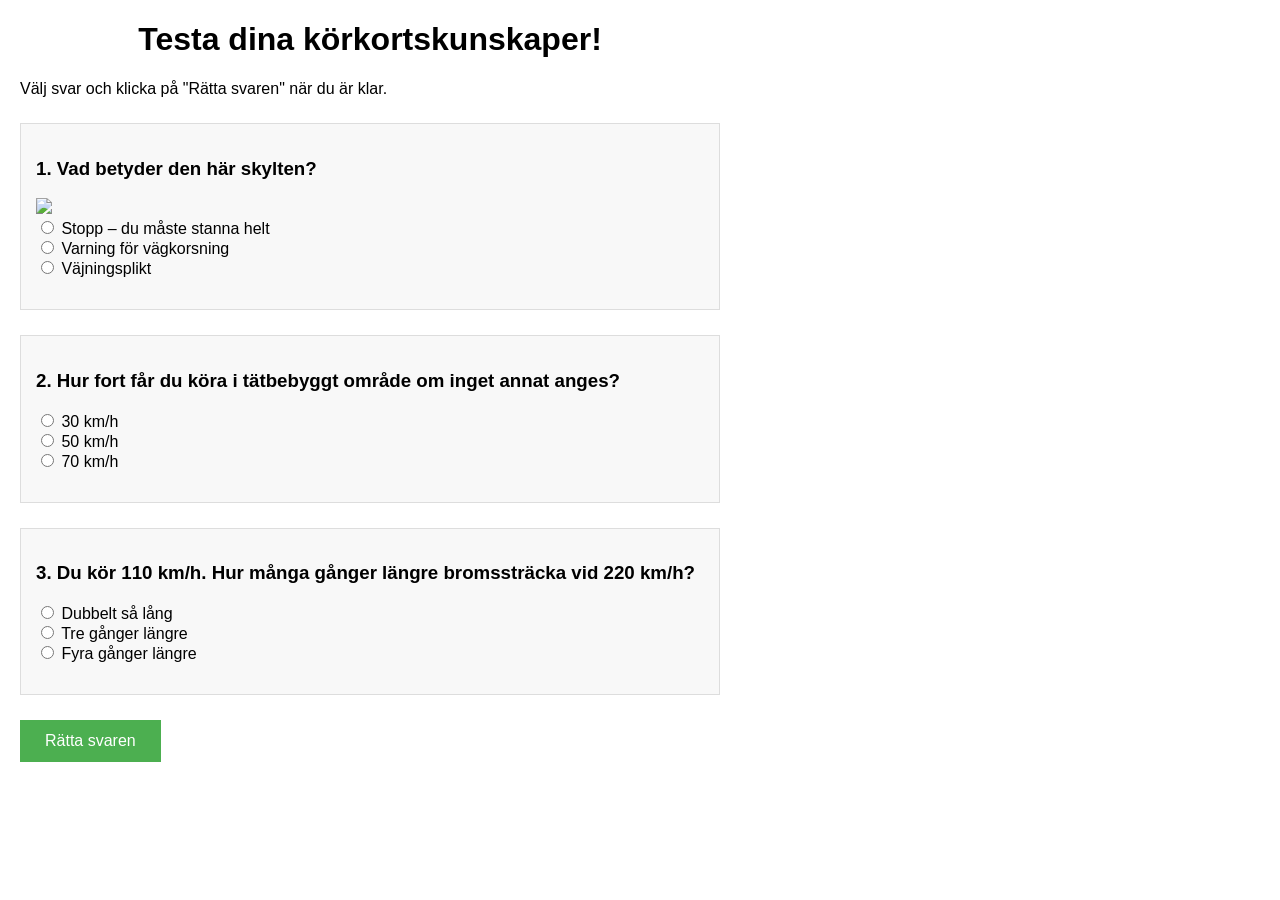
==== korsmart.html @ d9d3477b "Update korsmart.html" ====
<!DOCTYPE html>
<html lang="sv">
<head>
    <meta charset="UTF-8">
    <meta name="viewport" content="width=device-width, initial-scale=1.0">
    <title>Körkortsquiz</title>
    <style>
        body {
            font-family: Arial, sans-serif;
            margin: 20px;
            max-width: 700px;
        }
        h1 {
            text-align: center;
        }
        .fråga {
            margin: 25px 0;
            padding: 15px;
            background: #f8f8f8;
            border: 1px solid #ddd;
        }
        button {
            padding: 12px 25px;
            font-size: 16px;
            background: #4CAF50;
            color: white;
            border: none;
            cursor: pointer;
        }
        button:hover {
            background: #45a049;
        }
        #resultat {
            font-size: 20px;
            font-weight: bold;
            text-align: center;
            margin: 30px 0;
        }
        .rätt    { color: green; }
        .fel     { color: red; }
    </style>
</head>
<body>

    <h1>Testa dina körkortskunskaper!</h1>
    <p>Välj svar och klicka på "Rätta svaren" när du är klar.</p>

    <div id="quiz">

        <div class="fråga">
            <h3>1. Vad betyder den här skylten?</h3>
            <img src="https://media.istockphoto.com/id/172233405/sv/foto/stop-sign-with-clipping-path.jpg?s=612x612&w=0&k=20&c=nC8a87InK0mMsAEEqifmGXfhEE5j4fhRD7krKEzSFZg=" width="120">
            <br>
            <input type="radio" name="q1" value="a"> Stopp – du måste stanna helt<br>
            <input type="radio" name="q1" value="b"> Varning för vägkorsning<br>
            <input type="radio" name="q1" value="c"> Väjningsplikt<br>
            <p id="svar1"></p>
        </div>

        <div class="fråga">
            <h3>2. Hur fort får du köra i tätbebyggt område om inget annat anges?</h3>
            <input type="radio" name="q2" value="a"> 30 km/h<br>
            <input type="radio" name="q2" value="b"> 50 km/h<br>
            <input type="radio" name="q2" value="c"> 70 km/h<br>
            <p id="svar2"></p>
        </div>

        <div class="fråga">
            <h3>3. Du kör 110 km/h. Hur många gånger längre bromssträcka vid 220 km/h?</h3>
            <input type="radio" name="q3" value="a"> Dubbelt så lång<br>
            <input type="radio" name="q3" value="b"> Tre gånger längre<br>
            <input type="radio" name="q3" value="c"> Fyra gånger längre<br>
            <p id="svar3"></p>
        </div>

        <!-- Lägg gärna till fler frågor här på samma sätt -->
        <!-- Kom ihåg att lägga till dem i JavaScript-delen längre ner -->

    </div>

    <button onclick="kollaSvar()">Rätta svaren</button>

    <p id="resultat"></p>

    <script>
        function kollaSvar() {
            let poang = 0;

            // Fråga 1
            let q1 = document.querySelector('input[name="q1"]:checked');
            let text1 = document.getElementById("svar1");
            if (q1 && q1.value === "a") {
                text1.textContent = "Rätt!";
                text1.className = "rätt";
                poang++;
            } else {
                text1.textContent = "Fel – rätt svar är Stopp!";
                text1.className = "fel";
            }

            // Fråga 2
            let q2 = document.querySelector('input[name="q2"]:checked');
            let text2 = document.getElementById("svar2");
            if (q2 && q2.value === "b") {
                text2.textContent = "Rätt!";
                text2.className = "rätt";
                poang++;
            } else {
                text2.textContent = "Fel – rätt svar är 50 km/h";
                text2.className = "fel";
            }

            // Fråga 3
            let q3 = document.querySelector('input[name="q3"]:checked');
            let text3 = document.getElementById("svar3");
            if (q3 && q3.value === "c") {
                text3.textContent = "Rätt!";
                text3.className = "rätt";
                poang++;
            } else {
                text3.textContent = "Fel – rätt svar är fyra gånger längre";
                text3.className = "fel";
            }

            // Resultatet längst ner
            document.getElementById("resultat").textContent = 
                "Du fick " + poang + " av 3 rätt!";
            
            // Om du vill ha lite färg på totalen också
            if (poang >= 3) {
                document.getElementById("resultat").style.color = "green";
            } else if (poang >= 2) {
                document.getElementById("resultat").style.color = "orange";
            } else {
                document.getElementById("resultat").style.color = "red";
            }
        }
    </script>

</body>
</html>
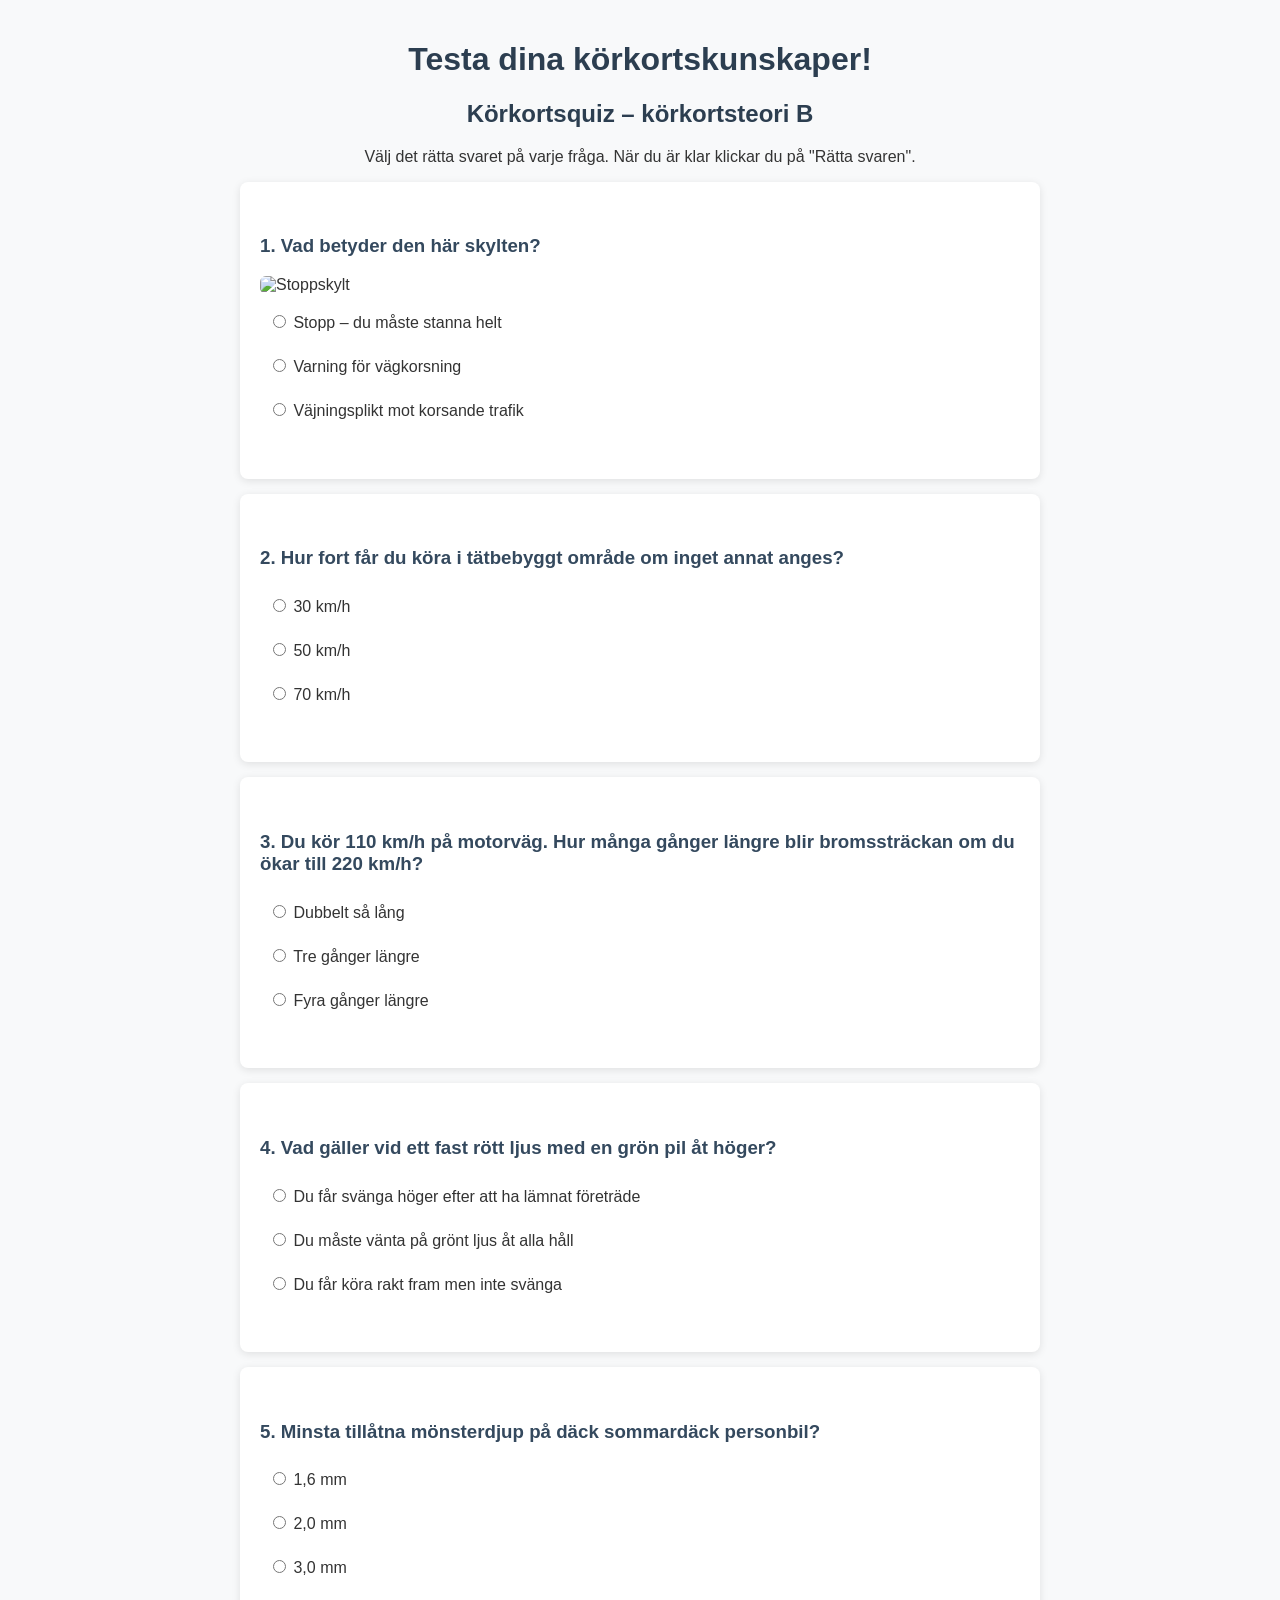
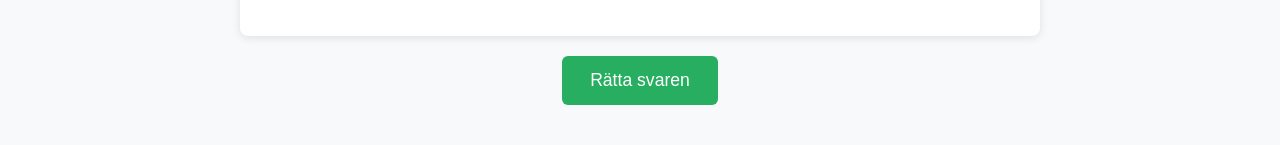
==== commit 4f752403: "Update korsmart.html" ====
--- a/korsmart.html
+++ b/korsmart.html
@@ -3,139 +3,197 @@
 <head>
     <meta charset="UTF-8">
     <meta name="viewport" content="width=device-width, initial-scale=1.0">
-    <title>Körkortsquiz</title>
+    <title>Körkortsquiz – Testa dina kunskaper!</title>
     <style>
         body {
             font-family: Arial, sans-serif;
-            margin: 20px;
-            max-width: 700px;
+            max-width: 800px;
+            margin: 0 auto;
+            padding: 20px;
+            background: #f8f9fa;
+            color: #333;
         }
-        h1 {
+        h1, h2 { text-align: center; color: #2c3e50; }
+        h3 { margin-top: 1.8em; color: #34495e; }
+        .question {
+            background: white;
+            padding: 20px;
+            margin: 15px 0;
+            border-radius: 8px;
+            box-shadow: 0 2px 8px rgba(0,0,0,0.1);
+        }
+        img { max-width: 180px; height: auto; display: block; margin: 10px 0; border-radius: 6px; }
+        label {
+            display: block;
+            margin: 8px 0;
+            padding: 8px;
+            cursor: pointer;
+            border-radius: 4px;
+            transition: background 0.2s;
+        }
+        label:hover { background: #f0f0f0; }
+        button {
+            background: #27ae60;
+            color: white;
+            border: none;
+            padding: 14px 28px;
+            font-size: 1.1em;
+            border-radius: 6px;
+            cursor: pointer;
+            margin: 20px 0;
+            display: block;
+            margin-left: auto;
+            margin-right: auto;
+        }
+        button:hover { background: #219653; }
+        #result {
             text-align: center;
-        }
-        .fråga {
+            font-size: 1.4em;
             margin: 25px 0;
             padding: 15px;
-            background: #f8f8f8;
-            border: 1px solid #ddd;
+            border-radius: 8px;
         }
-        button {
-            padding: 12px 25px;
-            font-size: 16px;
-            background: #4CAF50;
-            color: white;
-            border: none;
-            cursor: pointer;
-        }
-        button:hover {
-            background: #45a049;
-        }
-        #resultat {
-            font-size: 20px;
-            font-weight: bold;
-            text-align: center;
-            margin: 30px 0;
-        }
-        .rätt    { color: green; }
-        .fel     { color: red; }
+        .correct { background: #d4edda; color: #155724; }
+        .wrong   { background: #f8d7da; color: #721c24; }
+        .feedback { font-weight: bold; margin-top: 6px; min-height: 1.4em; }
+        .hidden { display: none; }
     </style>
 </head>
 <body>
 
     <h1>Testa dina körkortskunskaper!</h1>
-    <p>Välj svar och klicka på "Rätta svaren" när du är klar.</p>
+    <h2>Körkortsquiz – körkortsteori B</h2>
+    <p style="text-align:center;">Välj det rätta svaret på varje fråga. När du är klar klickar du på "Rätta svaren".</p>
 
-    <div id="quiz">
+    <form id="quizForm">
 
-        <div class="fråga">
+        <!-- Fråga 1 -->
+        <div class="question">
             <h3>1. Vad betyder den här skylten?</h3>
-            <img src="https://media.istockphoto.com/id/172233405/sv/foto/stop-sign-with-clipping-path.jpg?s=612x612&w=0&k=20&c=nC8a87InK0mMsAEEqifmGXfhEE5j4fhRD7krKEzSFZg=" width="120">
-            <br>
-            <input type="radio" name="q1" value="a"> Stopp – du måste stanna helt<br>
-            <input type="radio" name="q1" value="b"> Varning för vägkorsning<br>
-            <input type="radio" name="q1" value="c"> Väjningsplikt<br>
-            <p id="svar1"></p>
+            <img src="https://media.istockphoto.com/id/172233405/sv/foto/stop-sign-with-clipping-path.jpg?s=612x612&w=0&k=20&c=nC8a87InK0mMsAEEqifmGXfhEE5j4fhRD7krKEzSFZg=" alt="Stoppskylt">
+            <div>
+                <label><input type="radio" name="q1" value="a"> Stopp – du måste stanna helt</label>
+                <label><input type="radio" name="q1" value="b"> Varning för vägkorsning</label>
+                <label><input type="radio" name="q1" value="c"> Väjningsplikt mot korsande trafik</label>
+            </div>
+            <div id="feedback1" class="feedback"></div>
         </div>
 
-        <div class="fråga">
+        <!-- Fråga 2 -->
+        <div class="question">
             <h3>2. Hur fort får du köra i tätbebyggt område om inget annat anges?</h3>
-            <input type="radio" name="q2" value="a"> 30 km/h<br>
-            <input type="radio" name="q2" value="b"> 50 km/h<br>
-            <input type="radio" name="q2" value="c"> 70 km/h<br>
-            <p id="svar2"></p>
+            <div>
+                <label><input type="radio" name="q2" value="a"> 30 km/h</label>
+                <label><input type="radio" name="q2" value="b"> 50 km/h</label>
+                <label><input type="radio" name="q2" value="c"> 70 km/h</label>
+            </div>
+            <div id="feedback2" class="feedback"></div>
         </div>
 
-        <div class="fråga">
-            <h3>3. Du kör 110 km/h. Hur många gånger längre bromssträcka vid 220 km/h?</h3>
-            <input type="radio" name="q3" value="a"> Dubbelt så lång<br>
-            <input type="radio" name="q3" value="b"> Tre gånger längre<br>
-            <input type="radio" name="q3" value="c"> Fyra gånger längre<br>
-            <p id="svar3"></p>
+        <!-- Fråga 3 -->
+        <div class="question">
+            <h3>3. Du kör 110 km/h på motorväg. Hur många gånger längre blir bromssträckan om du ökar till 220 km/h?</h3>
+            <div>
+                <label><input type="radio" name="q3" value="a"> Dubbelt så lång</label>
+                <label><input type="radio" name="q3" value="b"> Tre gånger längre</label>
+                <label><input type="radio" name="q3" value="c"> Fyra gånger längre</label>
+            </div>
+            <div id="feedback3" class="feedback"></div>
         </div>
 
-        <!-- Lägg gärna till fler frågor här på samma sätt -->
-        <!-- Kom ihåg att lägga till dem i JavaScript-delen längre ner -->
+        <!-- Fråga 4 -->
+        <div class="question">
+            <h3>4. Vad gäller vid ett fast rött ljus med en grön pil åt höger?</h3>
+            <div>
+                <label><input type="radio" name="q4" value="a"> Du får svänga höger efter att ha lämnat företräde</label>
+                <label><input type="radio" name="q4" value="b"> Du måste vänta på grönt ljus åt alla håll</label>
+                <label><input type="radio" name="q4" value="c"> Du får köra rakt fram men inte svänga</label>
+            </div>
+            <div id="feedback4" class="feedback"></div>
+        </div>
 
-    </div>
+        <!-- Fråga 5 -->
+        <div class="question">
+            <h3>5. Minsta tillåtna mönsterdjup på däck sommardäck personbil?</h3>
+            <div>
+                <label><input type="radio" name="q5" value="a"> 1,6 mm</label>
+                <label><input type="radio" name="q5" value="b"> 2,0 mm</label>
+                <label><input type="radio" name="q5" value="c"> 3,0 mm</label>
+            </div>
+            <div id="feedback5" class="feedback"></div>
+        </div>
 
-    <button onclick="kollaSvar()">Rätta svaren</button>
+        <!-- Fler frågor – lägg gärna till själv! -->
+        <!-- Exempel på hur du lägger till fler: kopiera ett question-block och ändra nr, namn, alternativ & rätt svar i JS längre ner -->
 
-    <p id="resultat"></p>
+        <button type="button" id="submitBtn">Rätta svaren</button>
+        <button type="button" id="resetBtn" class="hidden">Börja om quiz</button>
+
+    </form>
+
+    <div id="result" class="hidden"></div>
 
     <script>
-        function kollaSvar() {
-            let poang = 0;
+        const correctAnswers = {
+            q1: "a",  // Stopp – du måste stanna helt
+            q2: "b",  // 50 km/h
+            q3: "c",  // Fyra gånger längre (bromssträcka ökar med kvadraten på hastigheten)
+            q4: "a",  // Får svänga höger efter väjning
+            q5: "a"   // 1,6 mm (sommardäck)
+            // Lägg till fler här när du lägger till frågor, t.ex. q6: "b"
+        };
 
-            // Fråga 1
-            let q1 = document.querySelector('input[name="q1"]:checked');
-            let text1 = document.getElementById("svar1");
-            if (q1 && q1.value === "a") {
-                text1.textContent = "Rätt!";
-                text1.className = "rätt";
-                poang++;
-            } else {
-                text1.textContent = "Fel – rätt svar är Stopp!";
-                text1.className = "fel";
+        const form = document.getElementById("quizForm");
+        const submitBtn = document.getElementById("submitBtn");
+        const resetBtn = document.getElementById("resetBtn");
+        const resultDiv = document.getElementById("result");
+
+        submitBtn.addEventListener("click", () => {
+            let score = 0;
+            const total = Object.keys(correctAnswers).length;
+
+            for (let key in correctAnswers) {
+                const radios = document.getElementsByName(key);
+                let selectedValue = null;
+                for (let radio of radios) {
+                    if (radio.checked) {
+                        selectedValue = radio.value;
+                        break;
+                    }
+                }
+
+                const feedback = document.getElementById("feedback" + key.slice(1));
+                if (selectedValue === correctAnswers[key]) {
+                    feedback.textContent = "✔ Rätt!";
+                    feedback.className = "feedback correct";
+                    score++;
+                } else {
+                    feedback.textContent = selectedValue 
+                        ? "✘ Fel – rätt svar är " + correctAnswers[key].toUpperCase()
+                        : "✘ Du svarade inte";
+                    feedback.className = "feedback wrong";
+                }
             }
 
-            // Fråga 2
-            let q2 = document.querySelector('input[name="q2"]:checked');
-            let text2 = document.getElementById("svar2");
-            if (q2 && q2.value === "b") {
-                text2.textContent = "Rätt!";
-                text2.className = "rätt";
-                poang++;
-            } else {
-                text2.textContent = "Fel – rätt svar är 50 km/h";
-                text2.className = "fel";
-            }
+            resultDiv.innerHTML = `Du fick <strong>${score} av ${total}</strong> rätt!`;
+            resultDiv.className = score >= Math.ceil(total * 0.8) ? "correct" : "wrong";
+            resultDiv.classList.remove("hidden");
 
-            // Fråga 3
-            let q3 = document.querySelector('input[name="q3"]:checked');
-            let text3 = document.getElementById("svar3");
-            if (q3 && q3.value === "c") {
-                text3.textContent = "Rätt!";
-                text3.className = "rätt";
-                poang++;
-            } else {
-                text3.textContent = "Fel – rätt svar är fyra gånger längre";
-                text3.className = "fel";
-            }
+            submitBtn.classList.add("hidden");
+            resetBtn.classList.remove("hidden");
+        });
 
-            // Resultatet längst ner
-            document.getElementById("resultat").textContent = 
-                "Du fick " + poang + " av 3 rätt!";
-            
-            // Om du vill ha lite färg på totalen också
-            if (poang >= 3) {
-                document.getElementById("resultat").style.color = "green";
-            } else if (poang >= 2) {
-                document.getElementById("resultat").style.color = "orange";
-            } else {
-                document.getElementById("resultat").style.color = "red";
-            }
-        }
+        resetBtn.addEventListener("click", () => {
+            form.reset();
+            document.querySelectorAll(".feedback").forEach(el => {
+                el.textContent = "";
+                el.className = "feedback";
+            });
+            resultDiv.classList.add("hidden");
+            submitBtn.classList.remove("hidden");
+            resetBtn.classList.add("hidden");
+        });
     </script>
 
 </body>
-</html>+</html>
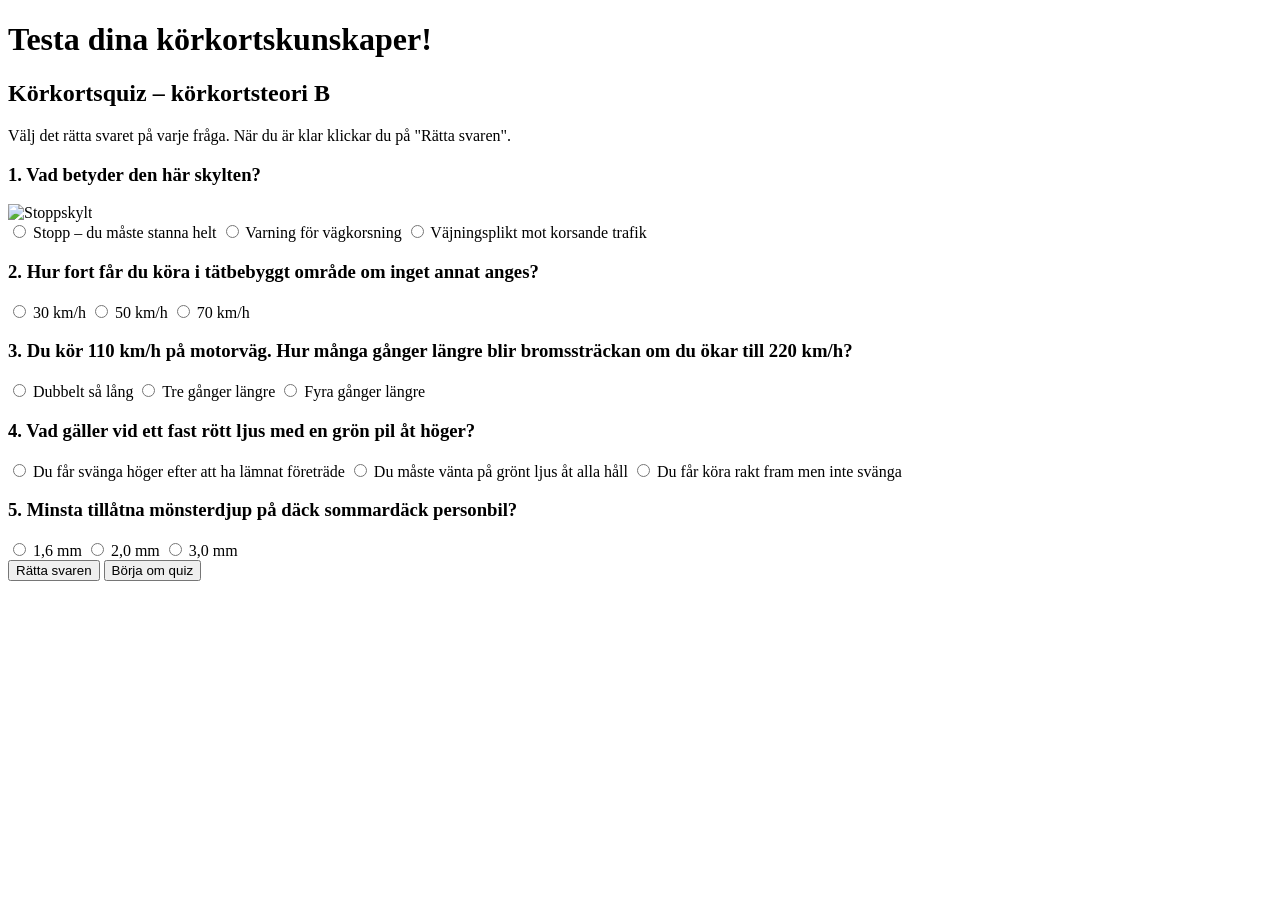
==== commit 45532816: "Refactor HTML structure and add stylesheet link" ====
--- a/korsmart.html
+++ b/korsmart.html
@@ -4,74 +4,19 @@
     <meta charset="UTF-8">
     <meta name="viewport" content="width=device-width, initial-scale=1.0">
     <title>Körkortsquiz – Testa dina kunskaper!</title>
-    <style>
-        body {
-            font-family: Arial, sans-serif;
-            max-width: 800px;
-            margin: 0 auto;
-            padding: 20px;
-            background: #f8f9fa;
-            color: #333;
-        }
-        h1, h2 { text-align: center; color: #2c3e50; }
-        h3 { margin-top: 1.8em; color: #34495e; }
-        .question {
-            background: white;
-            padding: 20px;
-            margin: 15px 0;
-            border-radius: 8px;
-            box-shadow: 0 2px 8px rgba(0,0,0,0.1);
-        }
-        img { max-width: 180px; height: auto; display: block; margin: 10px 0; border-radius: 6px; }
-        label {
-            display: block;
-            margin: 8px 0;
-            padding: 8px;
-            cursor: pointer;
-            border-radius: 4px;
-            transition: background 0.2s;
-        }
-        label:hover { background: #f0f0f0; }
-        button {
-            background: #27ae60;
-            color: white;
-            border: none;
-            padding: 14px 28px;
-            font-size: 1.1em;
-            border-radius: 6px;
-            cursor: pointer;
-            margin: 20px 0;
-            display: block;
-            margin-left: auto;
-            margin-right: auto;
-        }
-        button:hover { background: #219653; }
-        #result {
-            text-align: center;
-            font-size: 1.4em;
-            margin: 25px 0;
-            padding: 15px;
-            border-radius: 8px;
-        }
-        .correct { background: #d4edda; color: #155724; }
-        .wrong   { background: #f8d7da; color: #721c24; }
-        .feedback { font-weight: bold; margin-top: 6px; min-height: 1.4em; }
-        .hidden { display: none; }
-    </style>
+    <link rel="stylesheet" href="style.css">
 </head>
 <body>
-
     <h1>Testa dina körkortskunskaper!</h1>
     <h2>Körkortsquiz – körkortsteori B</h2>
-    <p style="text-align:center;">Välj det rätta svaret på varje fråga. När du är klar klickar du på "Rätta svaren".</p>
+    <p>Välj det rätta svaret på varje fråga. När du är klar klickar du på "Rätta svaren".</p>
 
     <form id="quizForm">
-
         <!-- Fråga 1 -->
         <div class="question">
             <h3>1. Vad betyder den här skylten?</h3>
             <img src="https://media.istockphoto.com/id/172233405/sv/foto/stop-sign-with-clipping-path.jpg?s=612x612&w=0&k=20&c=nC8a87InK0mMsAEEqifmGXfhEE5j4fhRD7krKEzSFZg=" alt="Stoppskylt">
-            <div>
+            <div class="alternativ">
                 <label><input type="radio" name="q1" value="a"> Stopp – du måste stanna helt</label>
                 <label><input type="radio" name="q1" value="b"> Varning för vägkorsning</label>
                 <label><input type="radio" name="q1" value="c"> Väjningsplikt mot korsande trafik</label>
@@ -82,7 +27,7 @@
         <!-- Fråga 2 -->
         <div class="question">
             <h3>2. Hur fort får du köra i tätbebyggt område om inget annat anges?</h3>
-            <div>
+            <div class="alternativ">
                 <label><input type="radio" name="q2" value="a"> 30 km/h</label>
                 <label><input type="radio" name="q2" value="b"> 50 km/h</label>
                 <label><input type="radio" name="q2" value="c"> 70 km/h</label>
@@ -93,7 +38,7 @@
         <!-- Fråga 3 -->
         <div class="question">
             <h3>3. Du kör 110 km/h på motorväg. Hur många gånger längre blir bromssträckan om du ökar till 220 km/h?</h3>
-            <div>
+            <div class="alternativ">
                 <label><input type="radio" name="q3" value="a"> Dubbelt så lång</label>
                 <label><input type="radio" name="q3" value="b"> Tre gånger längre</label>
                 <label><input type="radio" name="q3" value="c"> Fyra gånger längre</label>
@@ -104,7 +49,7 @@
         <!-- Fråga 4 -->
         <div class="question">
             <h3>4. Vad gäller vid ett fast rött ljus med en grön pil åt höger?</h3>
-            <div>
+            <div class="alternativ">
                 <label><input type="radio" name="q4" value="a"> Du får svänga höger efter att ha lämnat företräde</label>
                 <label><input type="radio" name="q4" value="b"> Du måste vänta på grönt ljus åt alla håll</label>
                 <label><input type="radio" name="q4" value="c"> Du får köra rakt fram men inte svänga</label>
@@ -115,7 +60,7 @@
         <!-- Fråga 5 -->
         <div class="question">
             <h3>5. Minsta tillåtna mönsterdjup på däck sommardäck personbil?</h3>
-            <div>
+            <div class="alternativ">
                 <label><input type="radio" name="q5" value="a"> 1,6 mm</label>
                 <label><input type="radio" name="q5" value="b"> 2,0 mm</label>
                 <label><input type="radio" name="q5" value="c"> 3,0 mm</label>
@@ -123,24 +68,19 @@
             <div id="feedback5" class="feedback"></div>
         </div>
 
-        <!-- Fler frågor – lägg gärna till själv! -->
-        <!-- Exempel på hur du lägger till fler: kopiera ett question-block och ändra nr, namn, alternativ & rätt svar i JS längre ner -->
-
         <button type="button" id="submitBtn">Rätta svaren</button>
         <button type="button" id="resetBtn" class="hidden">Börja om quiz</button>
-
     </form>
 
     <div id="result" class="hidden"></div>
 
     <script>
         const correctAnswers = {
-            q1: "a",  // Stopp – du måste stanna helt
-            q2: "b",  // 50 km/h
-            q3: "c",  // Fyra gånger längre (bromssträcka ökar med kvadraten på hastigheten)
-            q4: "a",  // Får svänga höger efter väjning
-            q5: "a"   // 1,6 mm (sommardäck)
-            // Lägg till fler här när du lägger till frågor, t.ex. q6: "b"
+            q1: "a",
+            q2: "b",
+            q3: "c",
+            q4: "a",
+            q5: "a"
         };
 
         const form = document.getElementById("quizForm");
@@ -175,7 +115,7 @@
                 }
             }
 
-            resultDiv.innerHTML = `Du fick <strong>${score} av ${total}</strong> rätt!`;
+            resultDiv.textContent = "Du fick " + score + " av " + total + " rätt!";
             resultDiv.className = score >= Math.ceil(total * 0.8) ? "correct" : "wrong";
             resultDiv.classList.remove("hidden");
 
@@ -194,6 +134,5 @@
             resetBtn.classList.add("hidden");
         });
     </script>
-
 </body>
 </html>
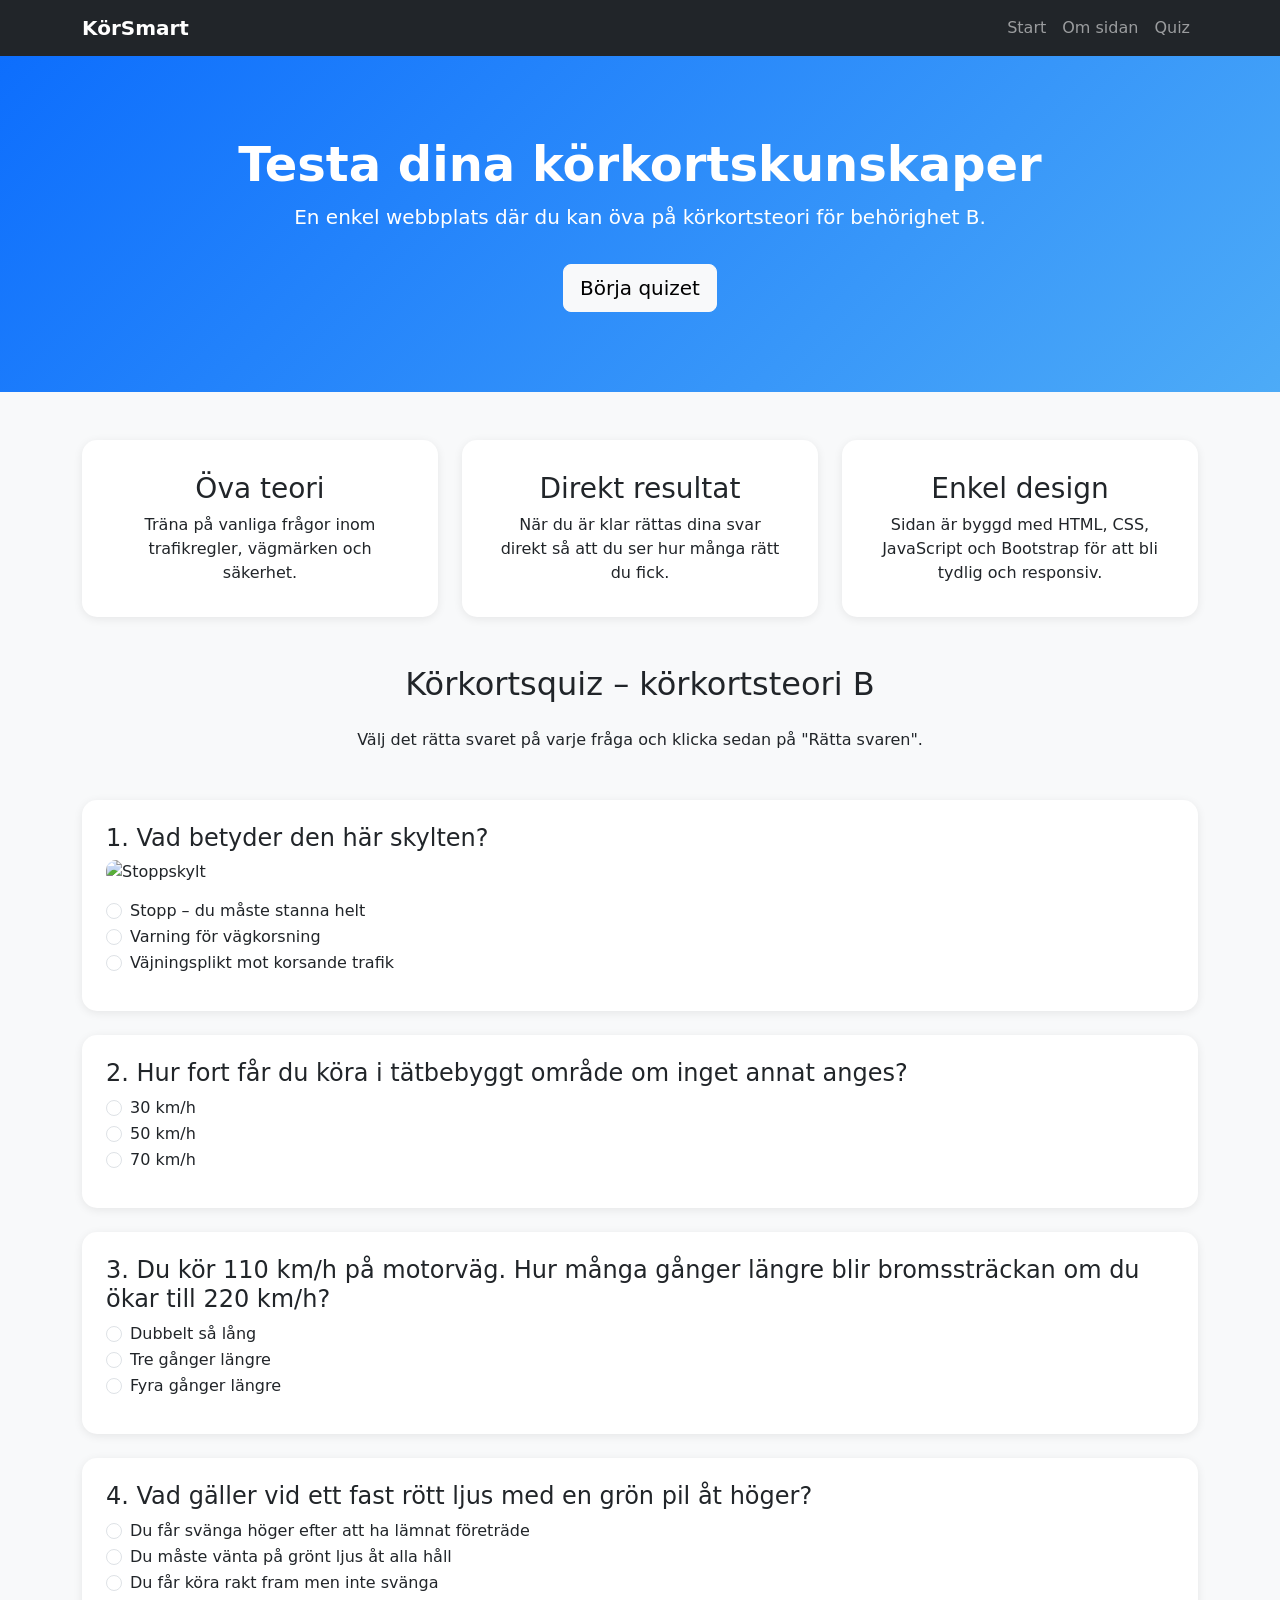
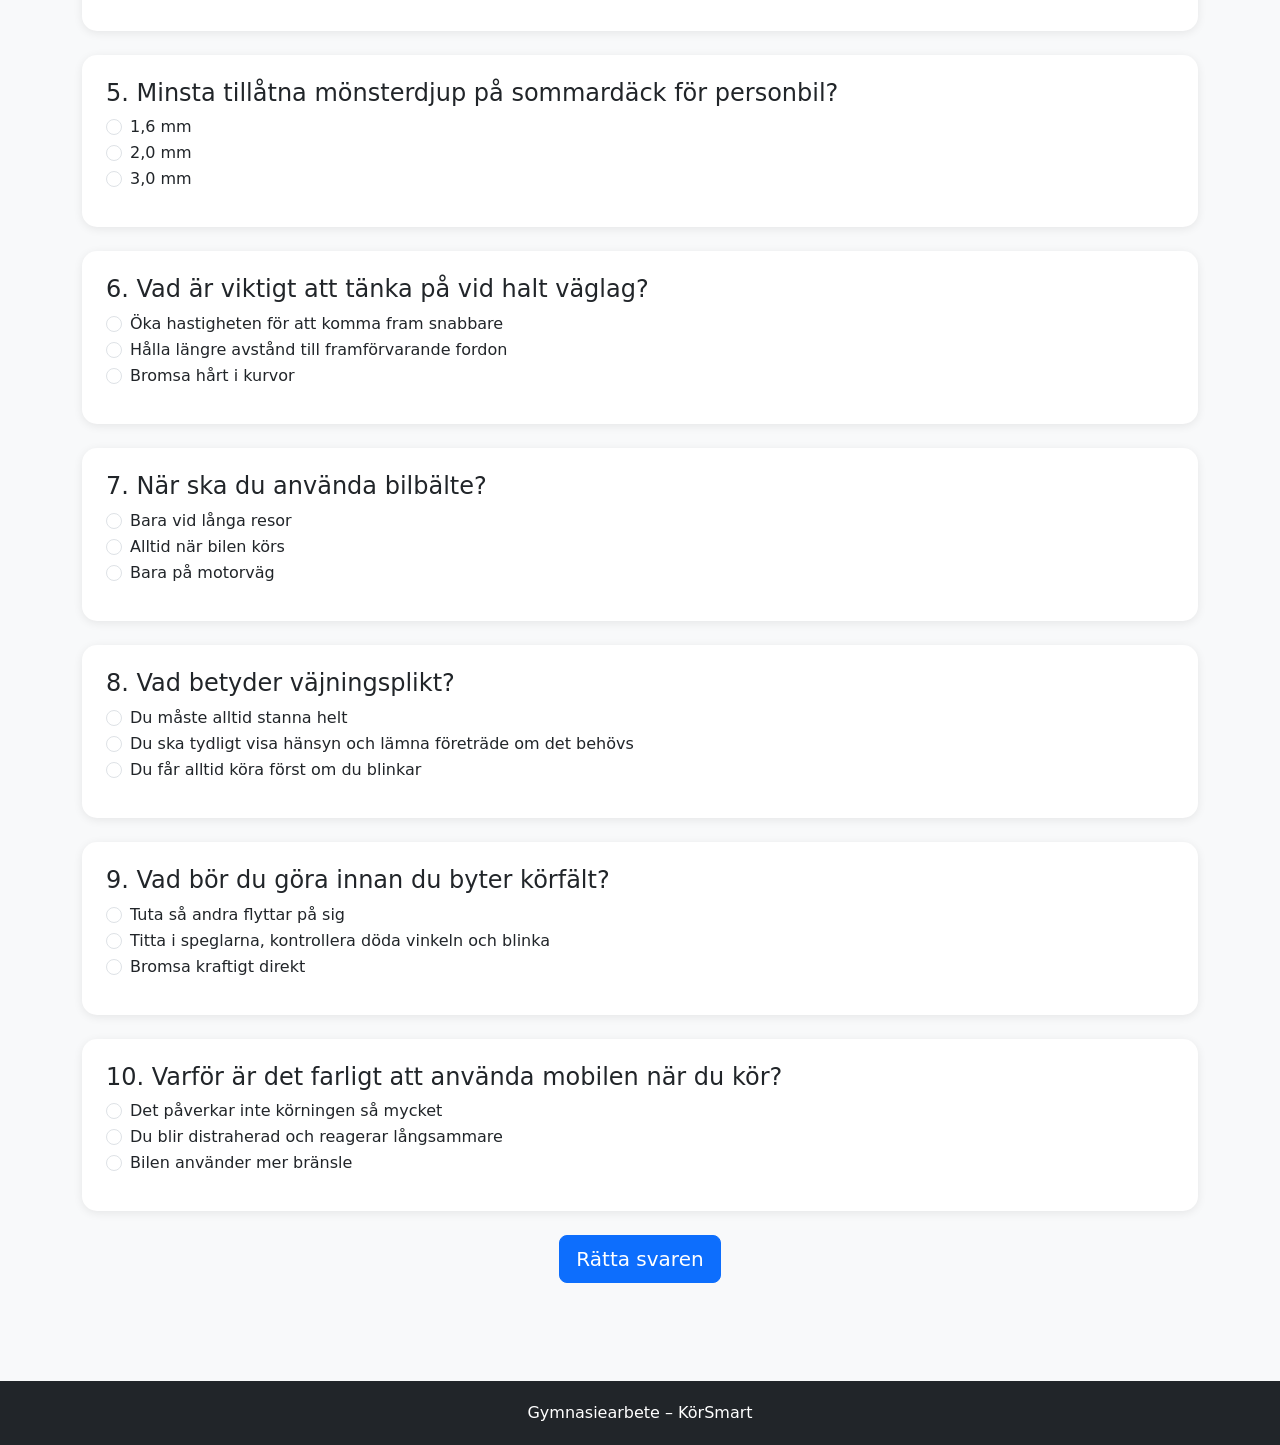
==== commit 9c97772d: "Refactor Körkortsquiz with Bootstrap and new questions Updated the Körkortsquiz webpage with Bootstr" ====
--- a/korsmart.html
+++ b/korsmart.html
@@ -3,76 +3,336 @@
 <head>
     <meta charset="UTF-8">
     <meta name="viewport" content="width=device-width, initial-scale=1.0">
-    <title>Körkortsquiz – Testa dina kunskaper!</title>
-    <link rel="stylesheet" href="style.css">
+    <title>KörSmart – Körkortsquiz</title>
+
+    <!-- Bootstrap -->
+    <link href="https://cdn.jsdelivr.net/npm/bootstrap@5.3.6/dist/css/bootstrap.min.css" rel="stylesheet">
+
+    <style>
+        body {
+            background-color: #f8f9fa;
+        }
+
+        .hero {
+            background: linear-gradient(135deg, #0d6efd, #4dabf7);
+            color: white;
+            padding: 80px 20px;
+            text-align: center;
+        }
+
+        .hero h1 {
+            font-size: 3rem;
+        }
+
+        .question img {
+            max-width: 220px;
+            border-radius: 10px;
+            margin-bottom: 15px;
+        }
+
+        .feedback {
+            font-weight: bold;
+            margin-top: 10px;
+        }
+
+        .correct {
+            color: green;
+        }
+
+        .wrong {
+            color: red;
+        }
+
+        .hidden {
+            display: none;
+        }
+
+        .quiz-card {
+            border: none;
+            box-shadow: 0 2px 10px rgba(0,0,0,0.08);
+            border-radius: 15px;
+        }
+
+        footer {
+            background-color: #212529;
+            color: white;
+            padding: 20px 0;
+            margin-top: 50px;
+        }
+    </style>
 </head>
 <body>
-    <h1>Testa dina körkortskunskaper!</h1>
-    <h2>Körkortsquiz – körkortsteori B</h2>
-    <p>Välj det rätta svaret på varje fråga. När du är klar klickar du på "Rätta svaren".</p>
-
-    <form id="quizForm">
-        <!-- Fråga 1 -->
-        <div class="question">
-            <h3>1. Vad betyder den här skylten?</h3>
-            <img src="https://media.istockphoto.com/id/172233405/sv/foto/stop-sign-with-clipping-path.jpg?s=612x612&w=0&k=20&c=nC8a87InK0mMsAEEqifmGXfhEE5j4fhRD7krKEzSFZg=" alt="Stoppskylt">
-            <div class="alternativ">
-                <label><input type="radio" name="q1" value="a"> Stopp – du måste stanna helt</label>
-                <label><input type="radio" name="q1" value="b"> Varning för vägkorsning</label>
-                <label><input type="radio" name="q1" value="c"> Väjningsplikt mot korsande trafik</label>
+
+    <!-- Navbar -->
+    <nav class="navbar navbar-expand-lg navbar-dark bg-dark">
+        <div class="container">
+            <a class="navbar-brand fw-bold" href="#">KörSmart</a>
+            <button class="navbar-toggler" type="button" data-bs-toggle="collapse" data-bs-target="#menu">
+                <span class="navbar-toggler-icon"></span>
+            </button>
+            <div class="collapse navbar-collapse" id="menu">
+                <ul class="navbar-nav ms-auto">
+                    <li class="nav-item"><a class="nav-link" href="#start">Start</a></li>
+                    <li class="nav-item"><a class="nav-link" href="#om">Om sidan</a></li>
+                    <li class="nav-item"><a class="nav-link" href="#quiz">Quiz</a></li>
+                </ul>
             </div>
-            <div id="feedback1" class="feedback"></div>
         </div>
-
-        <!-- Fråga 2 -->
-        <div class="question">
-            <h3>2. Hur fort får du köra i tätbebyggt område om inget annat anges?</h3>
-            <div class="alternativ">
-                <label><input type="radio" name="q2" value="a"> 30 km/h</label>
-                <label><input type="radio" name="q2" value="b"> 50 km/h</label>
-                <label><input type="radio" name="q2" value="c"> 70 km/h</label>
+    </nav>
+
+    <!-- Hero / Front page -->
+    <section class="hero" id="start">
+        <div class="container">
+            <h1 class="fw-bold">Testa dina körkortskunskaper</h1>
+            <p class="lead">En enkel webbplats där du kan öva på körkortsteori för behörighet B.</p>
+            <a href="#quiz" class="btn btn-light btn-lg mt-3">Börja quizet</a>
+        </div>
+    </section>
+
+    <!-- Om sidan -->
+    <section class="py-5" id="om">
+        <div class="container">
+            <div class="row g-4 text-center">
+                <div class="col-md-4">
+                    <div class="card quiz-card h-100 p-3">
+                        <div class="card-body">
+                            <h3 class="card-title">Öva teori</h3>
+                            <p class="card-text">
+                                Träna på vanliga frågor inom trafikregler, vägmärken och säkerhet.
+                            </p>
+                        </div>
+                    </div>
+                </div>
+
+                <div class="col-md-4">
+                    <div class="card quiz-card h-100 p-3">
+                        <div class="card-body">
+                            <h3 class="card-title">Direkt resultat</h3>
+                            <p class="card-text">
+                                När du är klar rättas dina svar direkt så att du ser hur många rätt du fick.
+                            </p>
+                        </div>
+                    </div>
+                </div>
+
+                <div class="col-md-4">
+                    <div class="card quiz-card h-100 p-3">
+                        <div class="card-body">
+                            <h3 class="card-title">Enkel design</h3>
+                            <p class="card-text">
+                                Sidan är byggd med HTML, CSS, JavaScript och Bootstrap för att bli tydlig och responsiv.
+                            </p>
+                        </div>
+                    </div>
+                </div>
             </div>
-            <div id="feedback2" class="feedback"></div>
         </div>
-
-        <!-- Fråga 3 -->
-        <div class="question">
-            <h3>3. Du kör 110 km/h på motorväg. Hur många gånger längre blir bromssträckan om du ökar till 220 km/h?</h3>
-            <div class="alternativ">
-                <label><input type="radio" name="q3" value="a"> Dubbelt så lång</label>
-                <label><input type="radio" name="q3" value="b"> Tre gånger längre</label>
-                <label><input type="radio" name="q3" value="c"> Fyra gånger längre</label>
-            </div>
-            <div id="feedback3" class="feedback"></div>
+    </section>
+
+    <!-- Quiz -->
+    <section class="pb-5" id="quiz">
+        <div class="container">
+            <h2 class="text-center mb-4">Körkortsquiz – körkortsteori B</h2>
+            <p class="text-center mb-5">Välj det rätta svaret på varje fråga och klicka sedan på "Rätta svaren".</p>
+
+            <form id="quizForm">
+
+                <!-- Fråga 1 -->
+                <div class="card quiz-card mb-4 p-4 question">
+                    <h4>1. Vad betyder den här skylten?</h4>
+                    <img src="https://media.istockphoto.com/id/172233405/sv/foto/stop-sign-with-clipping-path.jpg?s=612x612&w=0&k=20&c=nC8a87InK0mMsAEEqifmGXfhEE5j4fhRD7krKEzSFZg=" alt="Stoppskylt" class="img-fluid">
+                    <div class="form-check">
+                        <input class="form-check-input" type="radio" name="q1" value="a" id="q1a">
+                        <label class="form-check-label" for="q1a">Stopp – du måste stanna helt</label>
+                    </div>
+                    <div class="form-check">
+                        <input class="form-check-input" type="radio" name="q1" value="b" id="q1b">
+                        <label class="form-check-label" for="q1b">Varning för vägkorsning</label>
+                    </div>
+                    <div class="form-check">
+                        <input class="form-check-input" type="radio" name="q1" value="c" id="q1c">
+                        <label class="form-check-label" for="q1c">Väjningsplikt mot korsande trafik</label>
+                    </div>
+                    <div id="feedback1" class="feedback"></div>
+                </div>
+
+                <!-- Fråga 2 -->
+                <div class="card quiz-card mb-4 p-4 question">
+                    <h4>2. Hur fort får du köra i tätbebyggt område om inget annat anges?</h4>
+                    <div class="form-check">
+                        <input class="form-check-input" type="radio" name="q2" value="a" id="q2a">
+                        <label class="form-check-label" for="q2a">30 km/h</label>
+                    </div>
+                    <div class="form-check">
+                        <input class="form-check-input" type="radio" name="q2" value="b" id="q2b">
+                        <label class="form-check-label" for="q2b">50 km/h</label>
+                    </div>
+                    <div class="form-check">
+                        <input class="form-check-input" type="radio" name="q2" value="c" id="q2c">
+                        <label class="form-check-label" for="q2c">70 km/h</label>
+                    </div>
+                    <div id="feedback2" class="feedback"></div>
+                </div>
+
+                <!-- Fråga 3 -->
+                <div class="card quiz-card mb-4 p-4 question">
+                    <h4>3. Du kör 110 km/h på motorväg. Hur många gånger längre blir bromssträckan om du ökar till 220 km/h?</h4>
+                    <div class="form-check">
+                        <input class="form-check-input" type="radio" name="q3" value="a" id="q3a">
+                        <label class="form-check-label" for="q3a">Dubbelt så lång</label>
+                    </div>
+                    <div class="form-check">
+                        <input class="form-check-input" type="radio" name="q3" value="b" id="q3b">
+                        <label class="form-check-label" for="q3b">Tre gånger längre</label>
+                    </div>
+                    <div class="form-check">
+                        <input class="form-check-input" type="radio" name="q3" value="c" id="q3c">
+                        <label class="form-check-label" for="q3c">Fyra gånger längre</label>
+                    </div>
+                    <div id="feedback3" class="feedback"></div>
+                </div>
+
+                <!-- Fråga 4 -->
+                <div class="card quiz-card mb-4 p-4 question">
+                    <h4>4. Vad gäller vid ett fast rött ljus med en grön pil åt höger?</h4>
+                    <div class="form-check">
+                        <input class="form-check-input" type="radio" name="q4" value="a" id="q4a">
+                        <label class="form-check-label" for="q4a">Du får svänga höger efter att ha lämnat företräde</label>
+                    </div>
+                    <div class="form-check">
+                        <input class="form-check-input" type="radio" name="q4" value="b" id="q4b">
+                        <label class="form-check-label" for="q4b">Du måste vänta på grönt ljus åt alla håll</label>
+                    </div>
+                    <div class="form-check">
+                        <input class="form-check-input" type="radio" name="q4" value="c" id="q4c">
+                        <label class="form-check-label" for="q4c">Du får köra rakt fram men inte svänga</label>
+                    </div>
+                    <div id="feedback4" class="feedback"></div>
+                </div>
+
+                <!-- Fråga 5 -->
+                <div class="card quiz-card mb-4 p-4 question">
+                    <h4>5. Minsta tillåtna mönsterdjup på sommardäck för personbil?</h4>
+                    <div class="form-check">
+                        <input class="form-check-input" type="radio" name="q5" value="a" id="q5a">
+                        <label class="form-check-label" for="q5a">1,6 mm</label>
+                    </div>
+                    <div class="form-check">
+                        <input class="form-check-input" type="radio" name="q5" value="b" id="q5b">
+                        <label class="form-check-label" for="q5b">2,0 mm</label>
+                    </div>
+                    <div class="form-check">
+                        <input class="form-check-input" type="radio" name="q5" value="c" id="q5c">
+                        <label class="form-check-label" for="q5c">3,0 mm</label>
+                    </div>
+                    <div id="feedback5" class="feedback"></div>
+                </div>
+
+                <!-- Fråga 6 -->
+                <div class="card quiz-card mb-4 p-4 question">
+                    <h4>6. Vad är viktigt att tänka på vid halt väglag?</h4>
+                    <div class="form-check">
+                        <input class="form-check-input" type="radio" name="q6" value="a" id="q6a">
+                        <label class="form-check-label" for="q6a">Öka hastigheten för att komma fram snabbare</label>
+                    </div>
+                    <div class="form-check">
+                        <input class="form-check-input" type="radio" name="q6" value="b" id="q6b">
+                        <label class="form-check-label" for="q6b">Hålla längre avstånd till framförvarande fordon</label>
+                    </div>
+                    <div class="form-check">
+                        <input class="form-check-input" type="radio" name="q6" value="c" id="q6c">
+                        <label class="form-check-label" for="q6c">Bromsa hårt i kurvor</label>
+                    </div>
+                    <div id="feedback6" class="feedback"></div>
+                </div>
+
+                <!-- Fråga 7 -->
+                <div class="card quiz-card mb-4 p-4 question">
+                    <h4>7. När ska du använda bilbälte?</h4>
+                    <div class="form-check">
+                        <input class="form-check-input" type="radio" name="q7" value="a" id="q7a">
+                        <label class="form-check-label" for="q7a">Bara vid långa resor</label>
+                    </div>
+                    <div class="form-check">
+                        <input class="form-check-input" type="radio" name="q7" value="b" id="q7b">
+                        <label class="form-check-label" for="q7b">Alltid när bilen körs</label>
+                    </div>
+                    <div class="form-check">
+                        <input class="form-check-input" type="radio" name="q7" value="c" id="q7c">
+                        <label class="form-check-label" for="q7c">Bara på motorväg</label>
+                    </div>
+                    <div id="feedback7" class="feedback"></div>
+                </div>
+
+                <!-- Fråga 8 -->
+                <div class="card quiz-card mb-4 p-4 question">
+                    <h4>8. Vad betyder väjningsplikt?</h4>
+                    <div class="form-check">
+                        <input class="form-check-input" type="radio" name="q8" value="a" id="q8a">
+                        <label class="form-check-label" for="q8a">Du måste alltid stanna helt</label>
+                    </div>
+                    <div class="form-check">
+                        <input class="form-check-input" type="radio" name="q8" value="b" id="q8b">
+                        <label class="form-check-label" for="q8b">Du ska tydligt visa hänsyn och lämna företräde om det behövs</label>
+                    </div>
+                    <div class="form-check">
+                        <input class="form-check-input" type="radio" name="q8" value="c" id="q8c">
+                        <label class="form-check-label" for="q8c">Du får alltid köra först om du blinkar</label>
+                    </div>
+                    <div id="feedback8" class="feedback"></div>
+                </div>
+
+                <!-- Fråga 9 -->
+                <div class="card quiz-card mb-4 p-4 question">
+                    <h4>9. Vad bör du göra innan du byter körfält?</h4>
+                    <div class="form-check">
+                        <input class="form-check-input" type="radio" name="q9" value="a" id="q9a">
+                        <label class="form-check-label" for="q9a">Tuta så andra flyttar på sig</label>
+                    </div>
+                    <div class="form-check">
+                        <input class="form-check-input" type="radio" name="q9" value="b" id="q9b">
+                        <label class="form-check-label" for="q9b">Titta i speglarna, kontrollera döda vinkeln och blinka</label>
+                    </div>
+                    <div class="form-check">
+                        <input class="form-check-input" type="radio" name="q9" value="c" id="q9c">
+                        <label class="form-check-label" for="q9c">Bromsa kraftigt direkt</label>
+                    </div>
+                    <div id="feedback9" class="feedback"></div>
+                </div>
+
+                <!-- Fråga 10 -->
+                <div class="card quiz-card mb-4 p-4 question">
+                    <h4>10. Varför är det farligt att använda mobilen när du kör?</h4>
+                    <div class="form-check">
+                        <input class="form-check-input" type="radio" name="q10" value="a" id="q10a">
+                        <label class="form-check-label" for="q10a">Det påverkar inte körningen så mycket</label>
+                    </div>
+                    <div class="form-check">
+                        <input class="form-check-input" type="radio" name="q10" value="b" id="q10b">
+                        <label class="form-check-label" for="q10b">Du blir distraherad och reagerar långsammare</label>
+                    </div>
+                    <div class="form-check">
+                        <input class="form-check-input" type="radio" name="q10" value="c" id="q10c">
+                        <label class="form-check-label" for="q10c">Bilen använder mer bränsle</label>
+                    </div>
+                    <div id="feedback10" class="feedback"></div>
+                </div>
+
+                <div class="text-center mt-4">
+                    <button type="button" id="submitBtn" class="btn btn-primary btn-lg">Rätta svaren</button>
+                    <button type="button" id="resetBtn" class="btn btn-secondary btn-lg hidden">Börja om quiz</button>
+                </div>
+            </form>
+
+            <div id="result" class="text-center mt-4 fs-4 fw-bold hidden"></div>
         </div>
-
-        <!-- Fråga 4 -->
-        <div class="question">
-            <h3>4. Vad gäller vid ett fast rött ljus med en grön pil åt höger?</h3>
-            <div class="alternativ">
-                <label><input type="radio" name="q4" value="a"> Du får svänga höger efter att ha lämnat företräde</label>
-                <label><input type="radio" name="q4" value="b"> Du måste vänta på grönt ljus åt alla håll</label>
-                <label><input type="radio" name="q4" value="c"> Du får köra rakt fram men inte svänga</label>
-            </div>
-            <div id="feedback4" class="feedback"></div>
+    </section>
+
+    <footer>
+        <div class="container text-center">
+            <p class="mb-0">Gymnasiearbete – KörSmart</p>
         </div>
-
-        <!-- Fråga 5 -->
-        <div class="question">
-            <h3>5. Minsta tillåtna mönsterdjup på däck sommardäck personbil?</h3>
-            <div class="alternativ">
-                <label><input type="radio" name="q5" value="a"> 1,6 mm</label>
-                <label><input type="radio" name="q5" value="b"> 2,0 mm</label>
-                <label><input type="radio" name="q5" value="c"> 3,0 mm</label>
-            </div>
-            <div id="feedback5" class="feedback"></div>
-        </div>
-
-        <button type="button" id="submitBtn">Rätta svaren</button>
-        <button type="button" id="resetBtn" class="hidden">Börja om quiz</button>
-    </form>
-
-    <div id="result" class="hidden"></div>
+    </footer>
 
     <script>
         const correctAnswers = {
@@ -80,7 +340,12 @@
             q2: "b",
             q3: "c",
             q4: "a",
-            q5: "a"
+            q5: "a",
+            q6: "b",
+            q7: "b",
+            q8: "b",
+            q9: "b",
+            q10: "b"
         };
 
         const form = document.getElementById("quizForm");
@@ -88,51 +353,67 @@
         const resetBtn = document.getElementById("resetBtn");
         const resultDiv = document.getElementById("result");
 
-        submitBtn.addEventListener("click", () => {
+        submitBtn.addEventListener("click", function () {
             let score = 0;
-            const total = Object.keys(correctAnswers).length;
+            let total = Object.keys(correctAnswers).length;
 
             for (let key in correctAnswers) {
-                const radios = document.getElementsByName(key);
+                let radios = document.getElementsByName(key);
                 let selectedValue = null;
-                for (let radio of radios) {
-                    if (radio.checked) {
-                        selectedValue = radio.value;
-                        break;
+
+                for (let i = 0; i < radios.length; i++) {
+                    if (radios[i].checked) {
+                        selectedValue = radios[i].value;
                     }
                 }
 
-                const feedback = document.getElementById("feedback" + key.slice(1));
+                let questionNumber = key.replace("q", "");
+                let feedback = document.getElementById("feedback" + questionNumber);
+
                 if (selectedValue === correctAnswers[key]) {
                     feedback.textContent = "✔ Rätt!";
                     feedback.className = "feedback correct";
                     score++;
+                } else if (selectedValue === null) {
+                    feedback.textContent = "✘ Du svarade inte på frågan.";
+                    feedback.className = "feedback wrong";
                 } else {
-                    feedback.textContent = selectedValue 
-                        ? "✘ Fel – rätt svar är " + correctAnswers[key].toUpperCase()
-                        : "✘ Du svarade inte";
+                    feedback.textContent = "✘ Fel svar.";
                     feedback.className = "feedback wrong";
                 }
             }
 
-            resultDiv.textContent = "Du fick " + score + " av " + total + " rätt!";
-            resultDiv.className = score >= Math.ceil(total * 0.8) ? "correct" : "wrong";
             resultDiv.classList.remove("hidden");
+
+            if (score >= 8) {
+                resultDiv.textContent = "Bra jobbat! Du fick " + score + " av " + total + " rätt!";
+                resultDiv.className = "text-center mt-4 fs-4 fw-bold correct";
+            } else {
+                resultDiv.textContent = "Du fick " + score + " av " + total + " rätt. Försök igen!";
+                resultDiv.className = "text-center mt-4 fs-4 fw-bold wrong";
+            }
 
             submitBtn.classList.add("hidden");
             resetBtn.classList.remove("hidden");
         });
 
-        resetBtn.addEventListener("click", () => {
+        resetBtn.addEventListener("click", function () {
             form.reset();
-            document.querySelectorAll(".feedback").forEach(el => {
-                el.textContent = "";
-                el.className = "feedback";
-            });
-            resultDiv.classList.add("hidden");
+
+            let feedbackList = document.querySelectorAll(".feedback");
+            for (let i = 0; i < feedbackList.length; i++) {
+                feedbackList[i].textContent = "";
+                feedbackList[i].className = "feedback";
+            }
+
+            resultDiv.textContent = "";
+            resultDiv.className = "text-center mt-4 fs-4 fw-bold hidden";
+
             submitBtn.classList.remove("hidden");
             resetBtn.classList.add("hidden");
         });
     </script>
+
+    <script src="https://cdn.jsdelivr.net/npm/bootstrap@5.3.6/dist/js/bootstrap.bundle.min.js"></script>
 </body>
 </html>
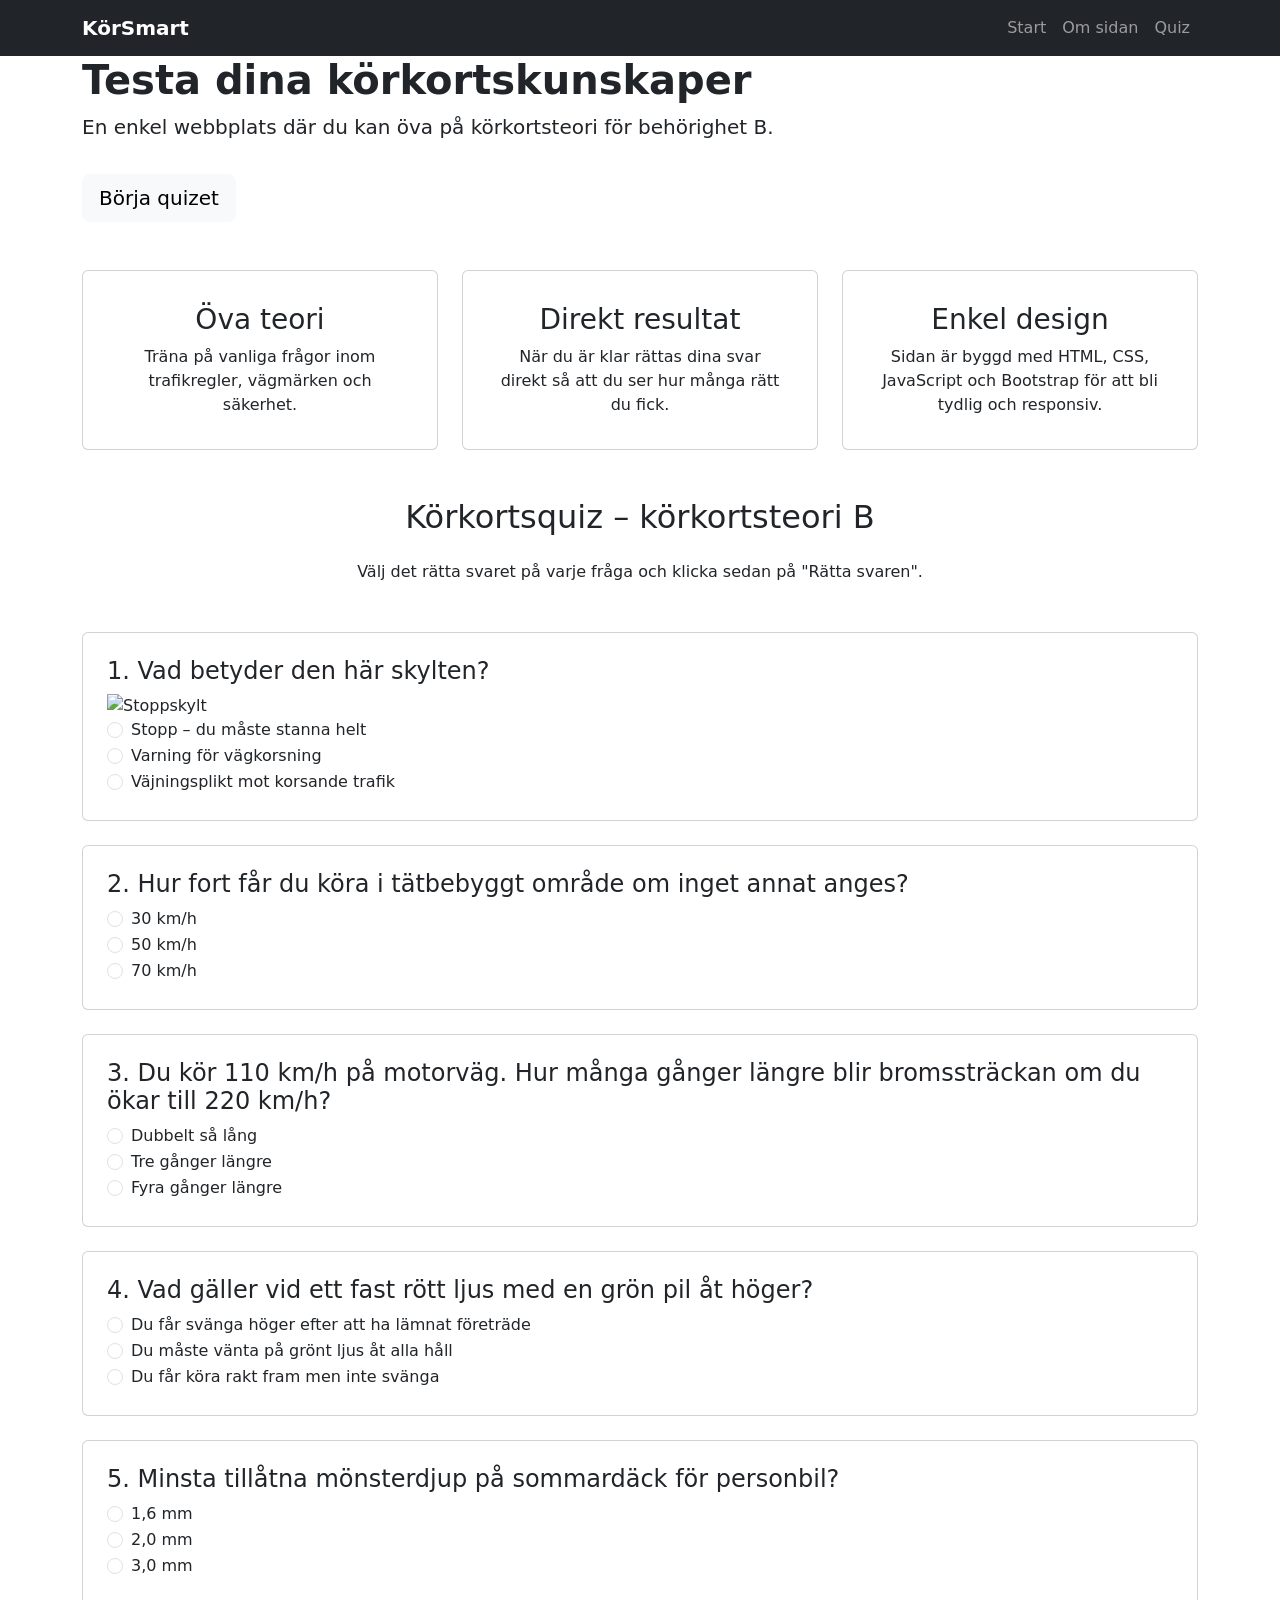
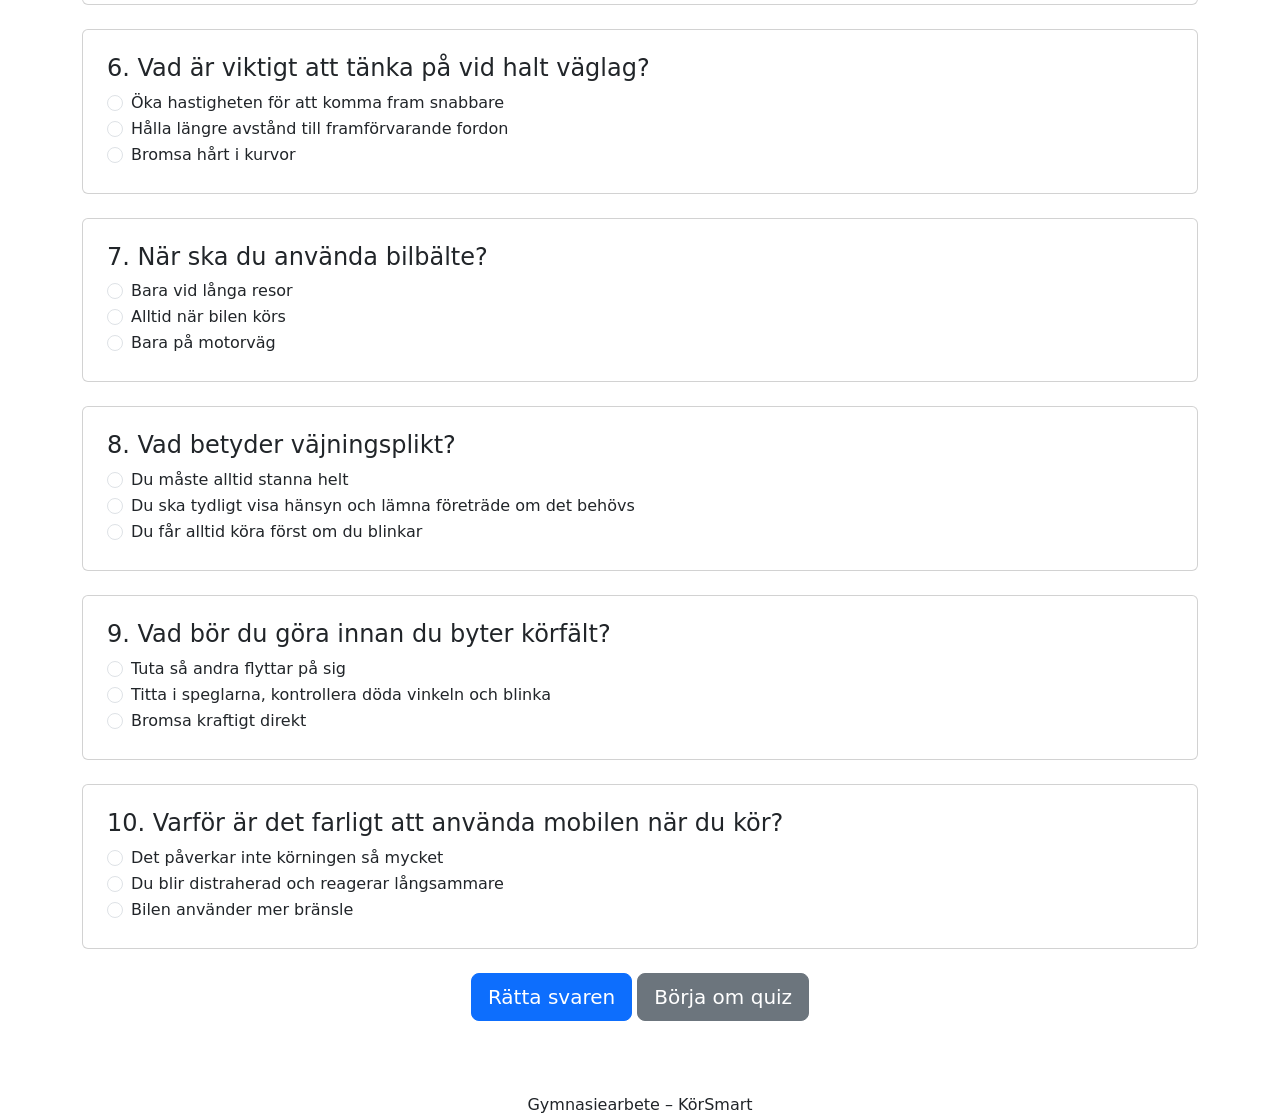
==== commit 55ca7777: "Update print statement from 'Hello' to 'Goodbye'" ====
--- a/korsmart.html
+++ b/korsmart.html
@@ -7,59 +7,6 @@
 
     <!-- Bootstrap -->
     <link href="https://cdn.jsdelivr.net/npm/bootstrap@5.3.6/dist/css/bootstrap.min.css" rel="stylesheet">
-
-    <style>
-        body {
-            background-color: #f8f9fa;
-        }
-
-        .hero {
-            background: linear-gradient(135deg, #0d6efd, #4dabf7);
-            color: white;
-            padding: 80px 20px;
-            text-align: center;
-        }
-
-        .hero h1 {
-            font-size: 3rem;
-        }
-
-        .question img {
-            max-width: 220px;
-            border-radius: 10px;
-            margin-bottom: 15px;
-        }
-
-        .feedback {
-            font-weight: bold;
-            margin-top: 10px;
-        }
-
-        .correct {
-            color: green;
-        }
-
-        .wrong {
-            color: red;
-        }
-
-        .hidden {
-            display: none;
-        }
-
-        .quiz-card {
-            border: none;
-            box-shadow: 0 2px 10px rgba(0,0,0,0.08);
-            border-radius: 15px;
-        }
-
-        footer {
-            background-color: #212529;
-            color: white;
-            padding: 20px 0;
-            margin-top: 50px;
-        }
-    </style>
 </head>
 <body>
 
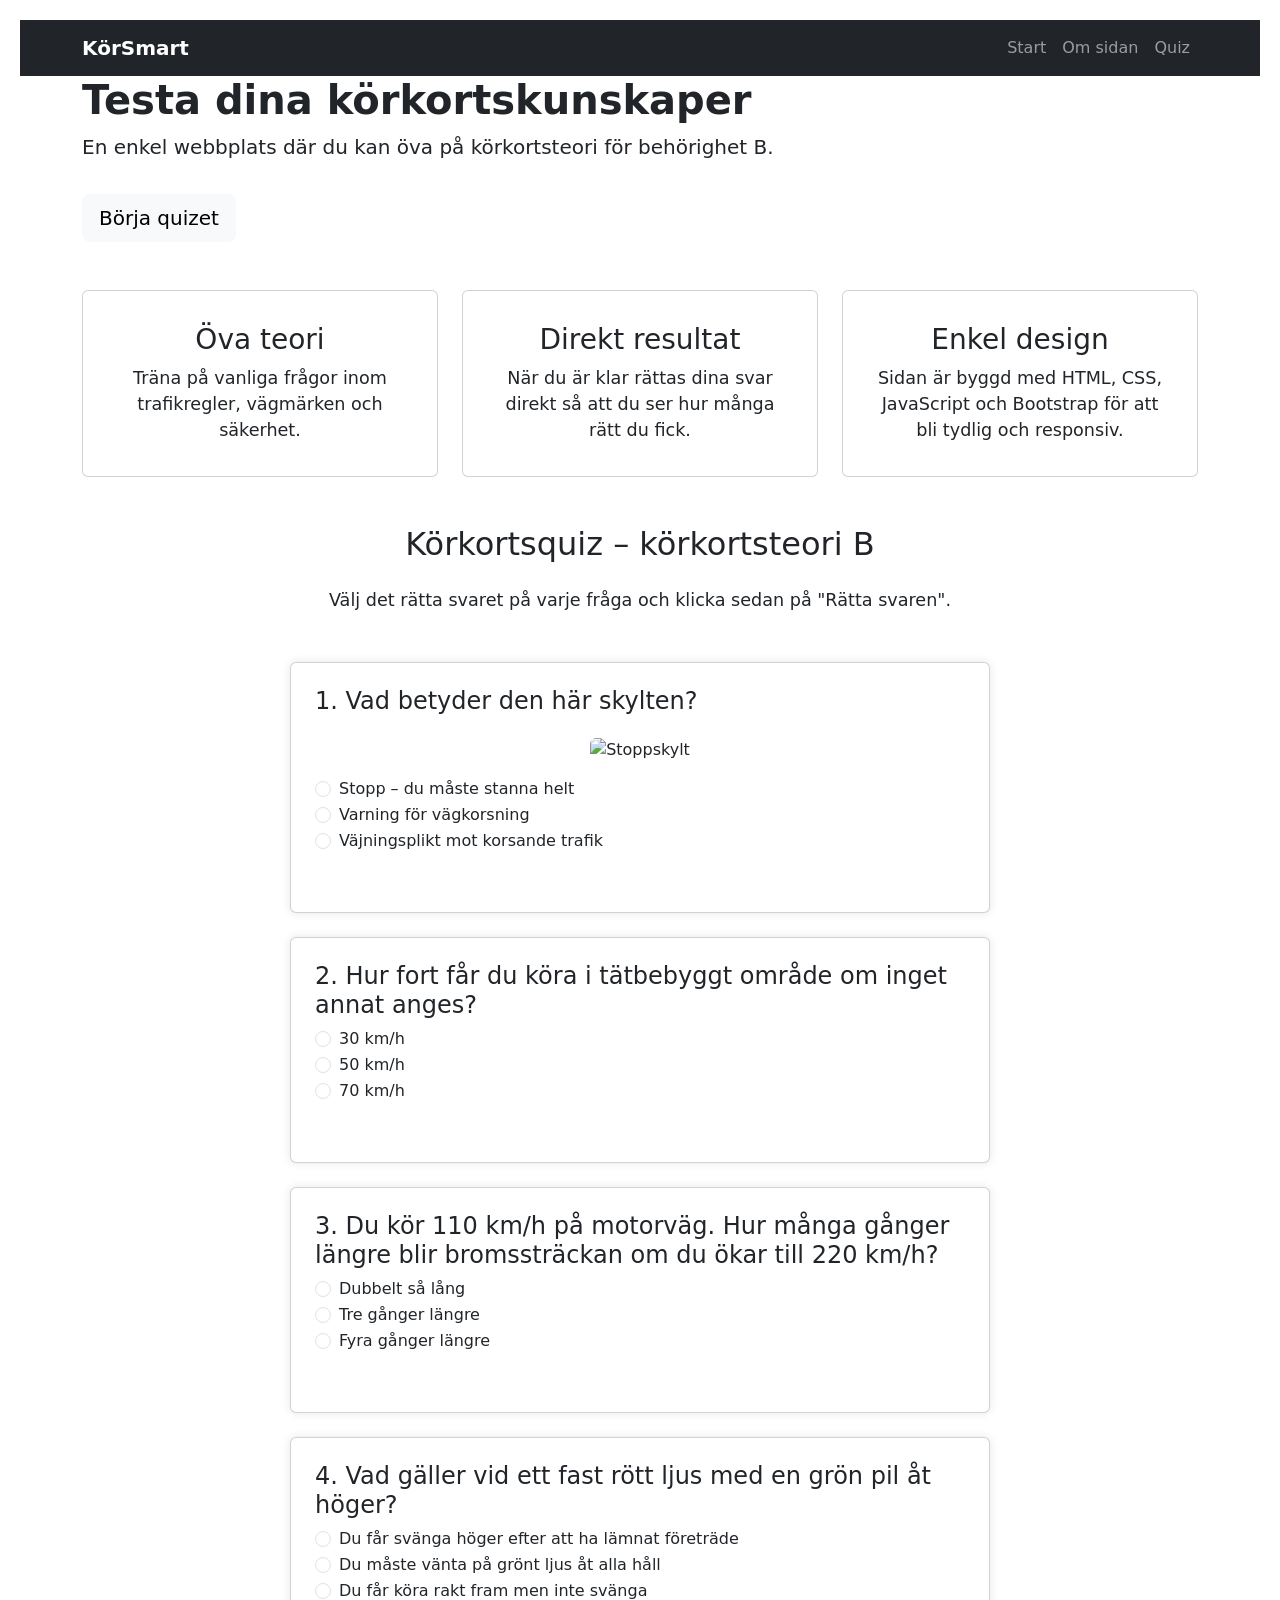
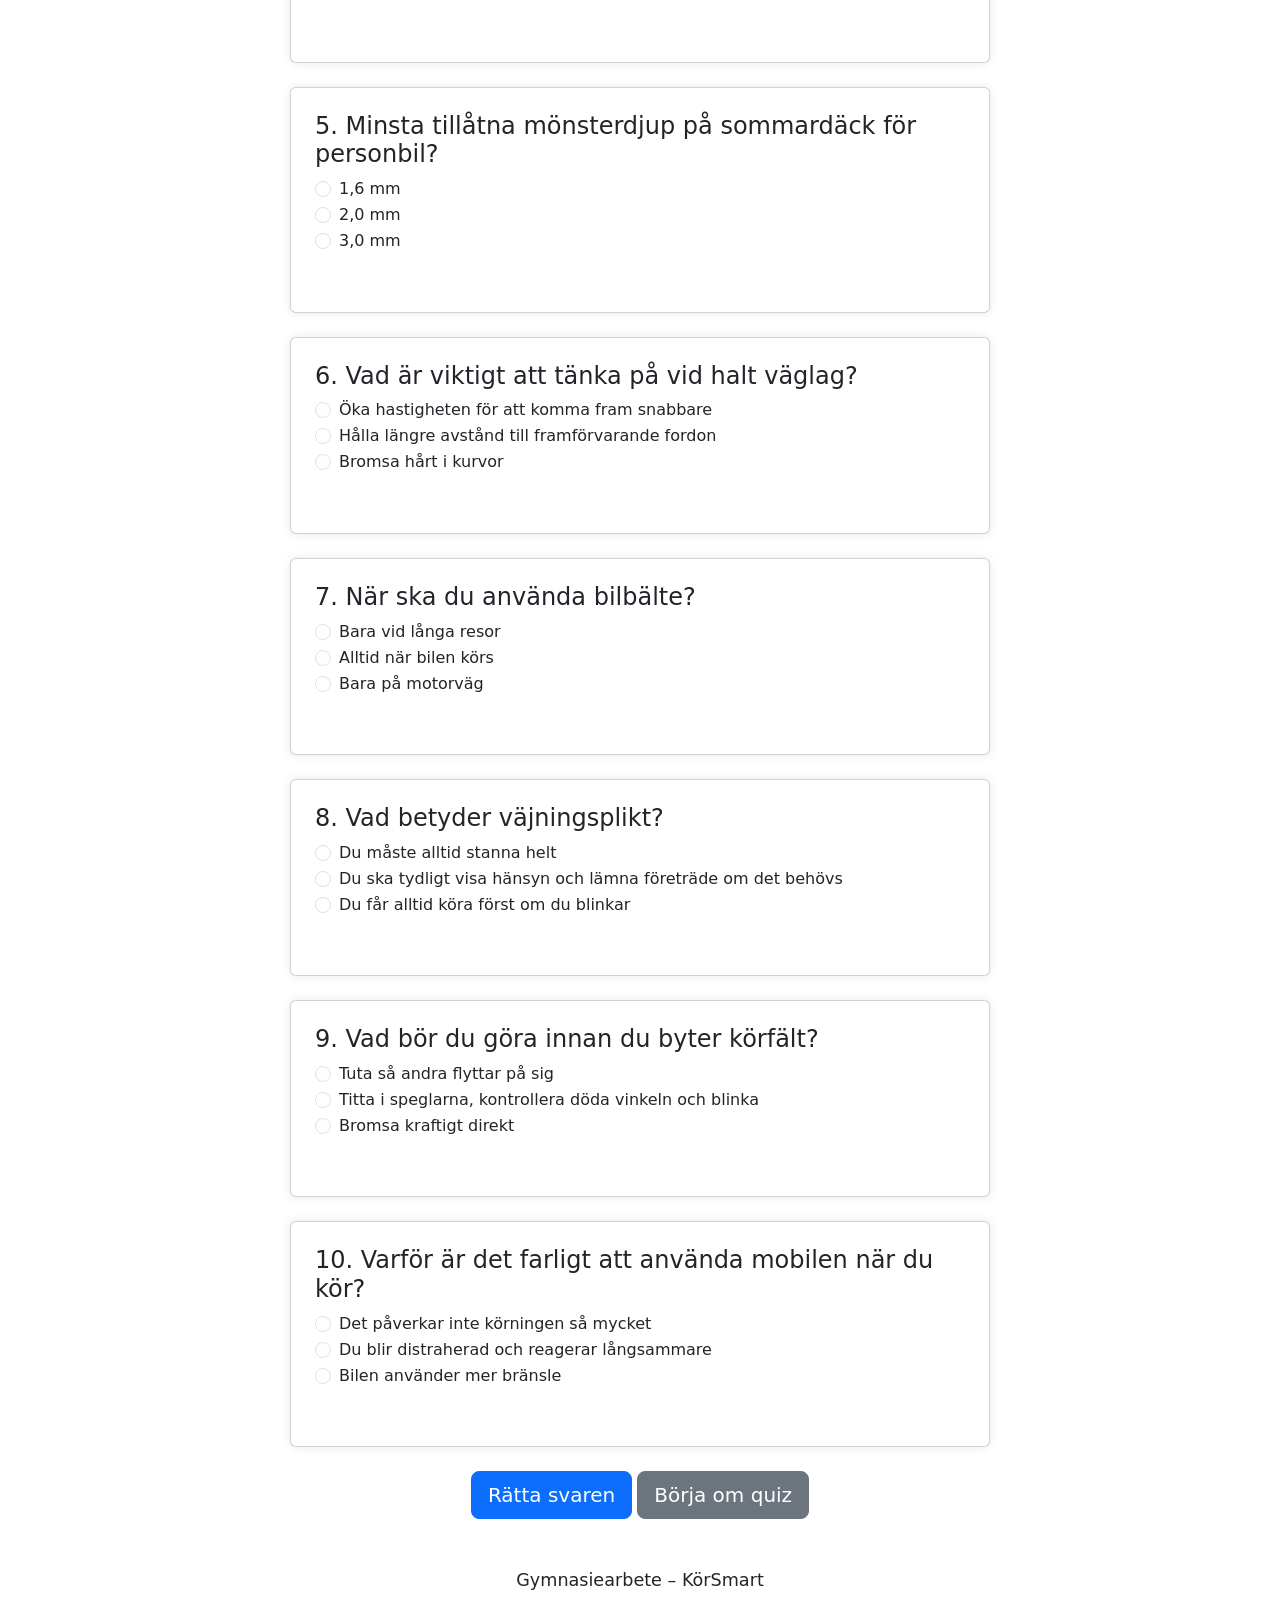
==== commit 03426242: "Update print statement from 'Hello' to 'Goodbye'" ====
--- a/korsmart.html
+++ b/korsmart.html
@@ -4,7 +4,7 @@
     <meta charset="UTF-8">
     <meta name="viewport" content="width=device-width, initial-scale=1.0">
     <title>KörSmart – Körkortsquiz</title>
-
+    <link rel="stylesheet" href="style.css">
     <!-- Bootstrap -->
     <link href="https://cdn.jsdelivr.net/npm/bootstrap@5.3.6/dist/css/bootstrap.min.css" rel="stylesheet">
 </head>
--- a/style.css
+++ b/style.css
@@ -0,0 +1,103 @@
+body {
+    font-family: Arial, sans-serif;
+    background-color: #f4f6f9;
+    color: #333;
+    margin: 0;
+    padding: 20px;
+    text-align: center;
+}
+
+h1 {
+    color: #2b4d9c;
+    margin-bottom: 10px;
+}
+
+h2 {
+    color: #34495e;
+    margin-top: 0;
+}
+
+p {
+    font-size: 1.1em;
+    margin-bottom: 30px;
+}
+
+button {
+    background-color: #2b4d9c;
+    color: white;
+    border: none;
+    padding: 12px 30px;
+    font-size: 1.1em;
+    border-radius: 5px;
+    cursor: pointer;
+    margin: 20px 10px;
+}
+
+button:hover {
+    background-color: #1e3570;
+}
+
+.hidden {
+    display: none;
+}
+
+/* Quiz page styles */
+form {
+    max-width: 700px;
+    margin: 0 auto;
+}
+
+.question {
+    background: white;
+    padding: 20px;
+    margin: 20px 0;
+    border-radius: 10px;
+    box-shadow: 0 0 10px rgba(0,0,0,0.1);
+    text-align: left;
+}
+
+img {
+    max-width: 180px;
+    height: auto;
+    display: block;
+    margin: 15px auto;
+    border-radius: 6px;
+}
+
+.alternativ label {
+    display: block;
+    margin: 10px 0;
+    padding: 10px;
+    cursor: pointer;
+    border-radius: 5px;
+    transition: background 0.2s;
+}
+
+.alternativ label:hover {
+    background: #f0f4ff;
+}
+
+#result {
+    font-size: 1.4em;
+    font-weight: bold;
+    padding: 15px;
+    border-radius: 8px;
+    margin: 30px auto;
+    max-width: 500px;
+}
+
+.correct {
+    background: #d4edda;
+    color: #155724;
+}
+
+.wrong {
+    background: #f8d7da;
+    color: #721c24;
+}
+
+.feedback {
+    font-weight: bold;
+    margin-top: 10px;
+    min-height: 1.4em;
+}
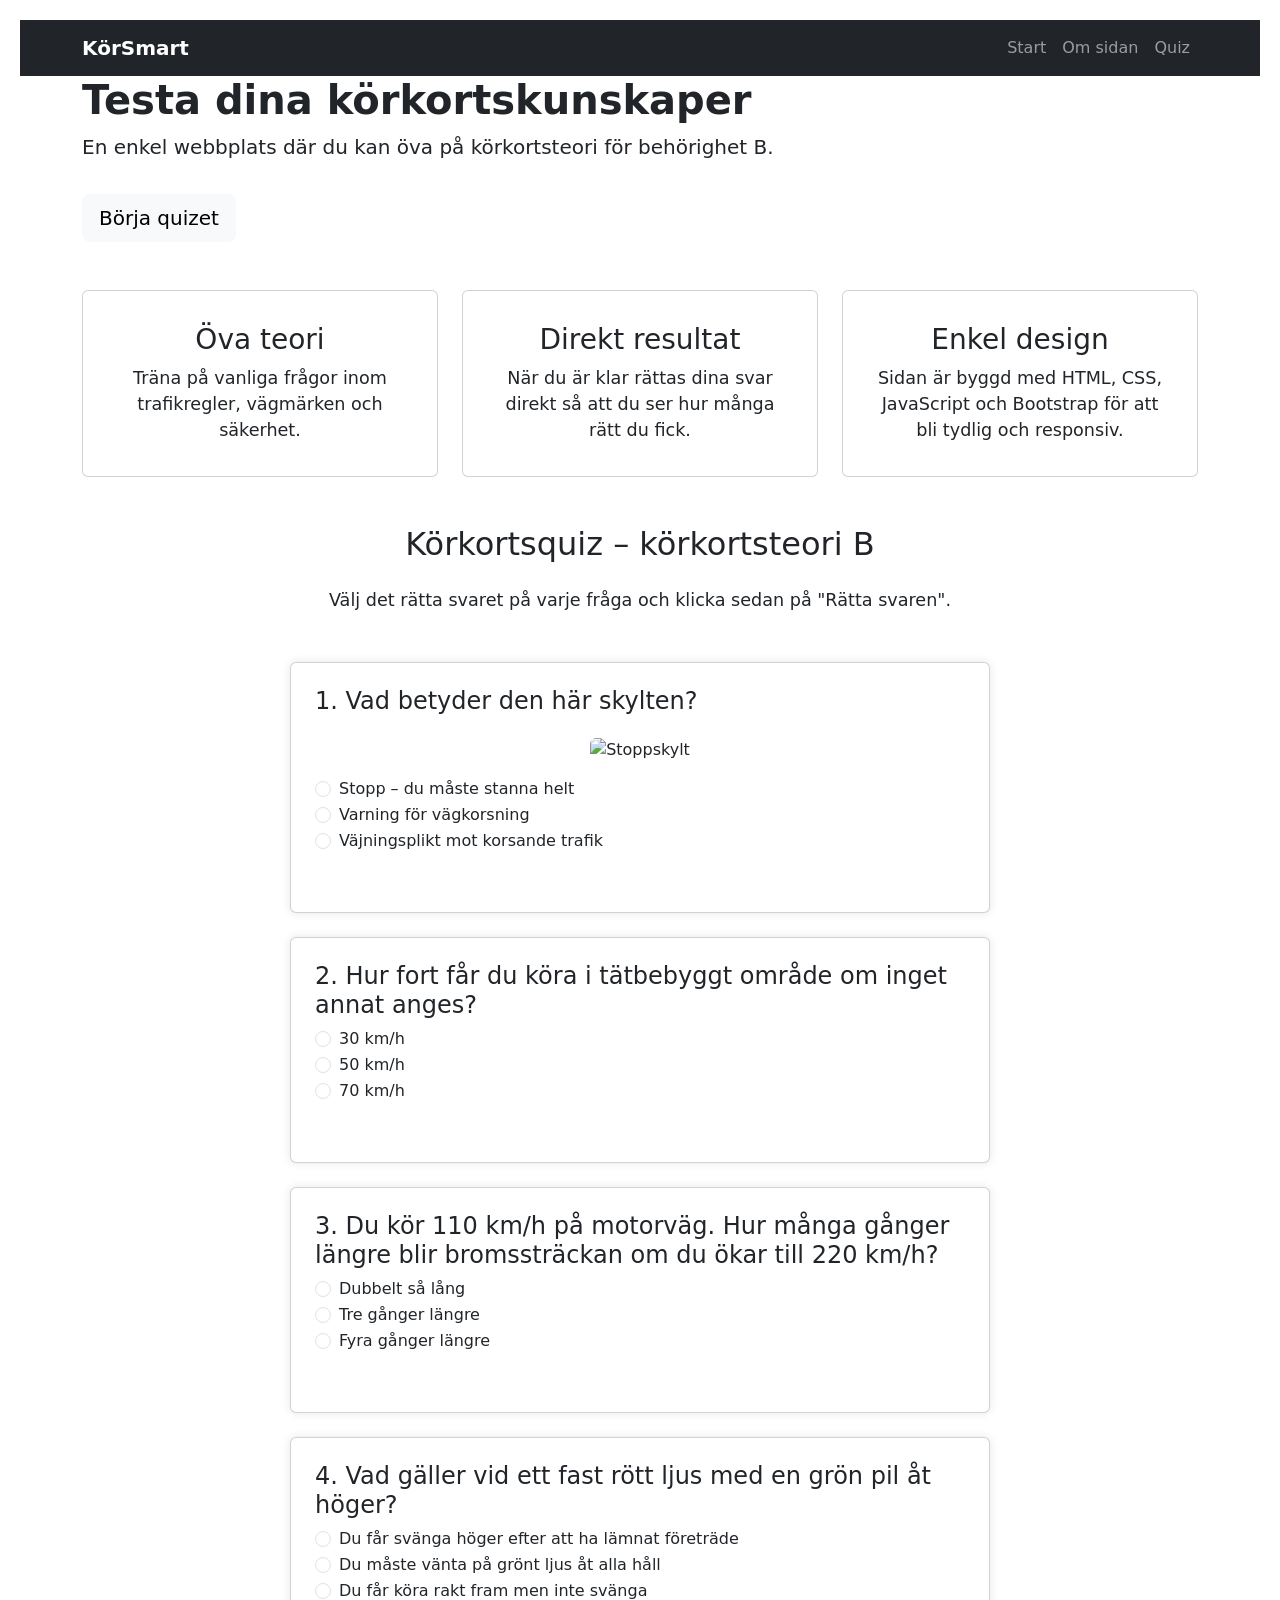
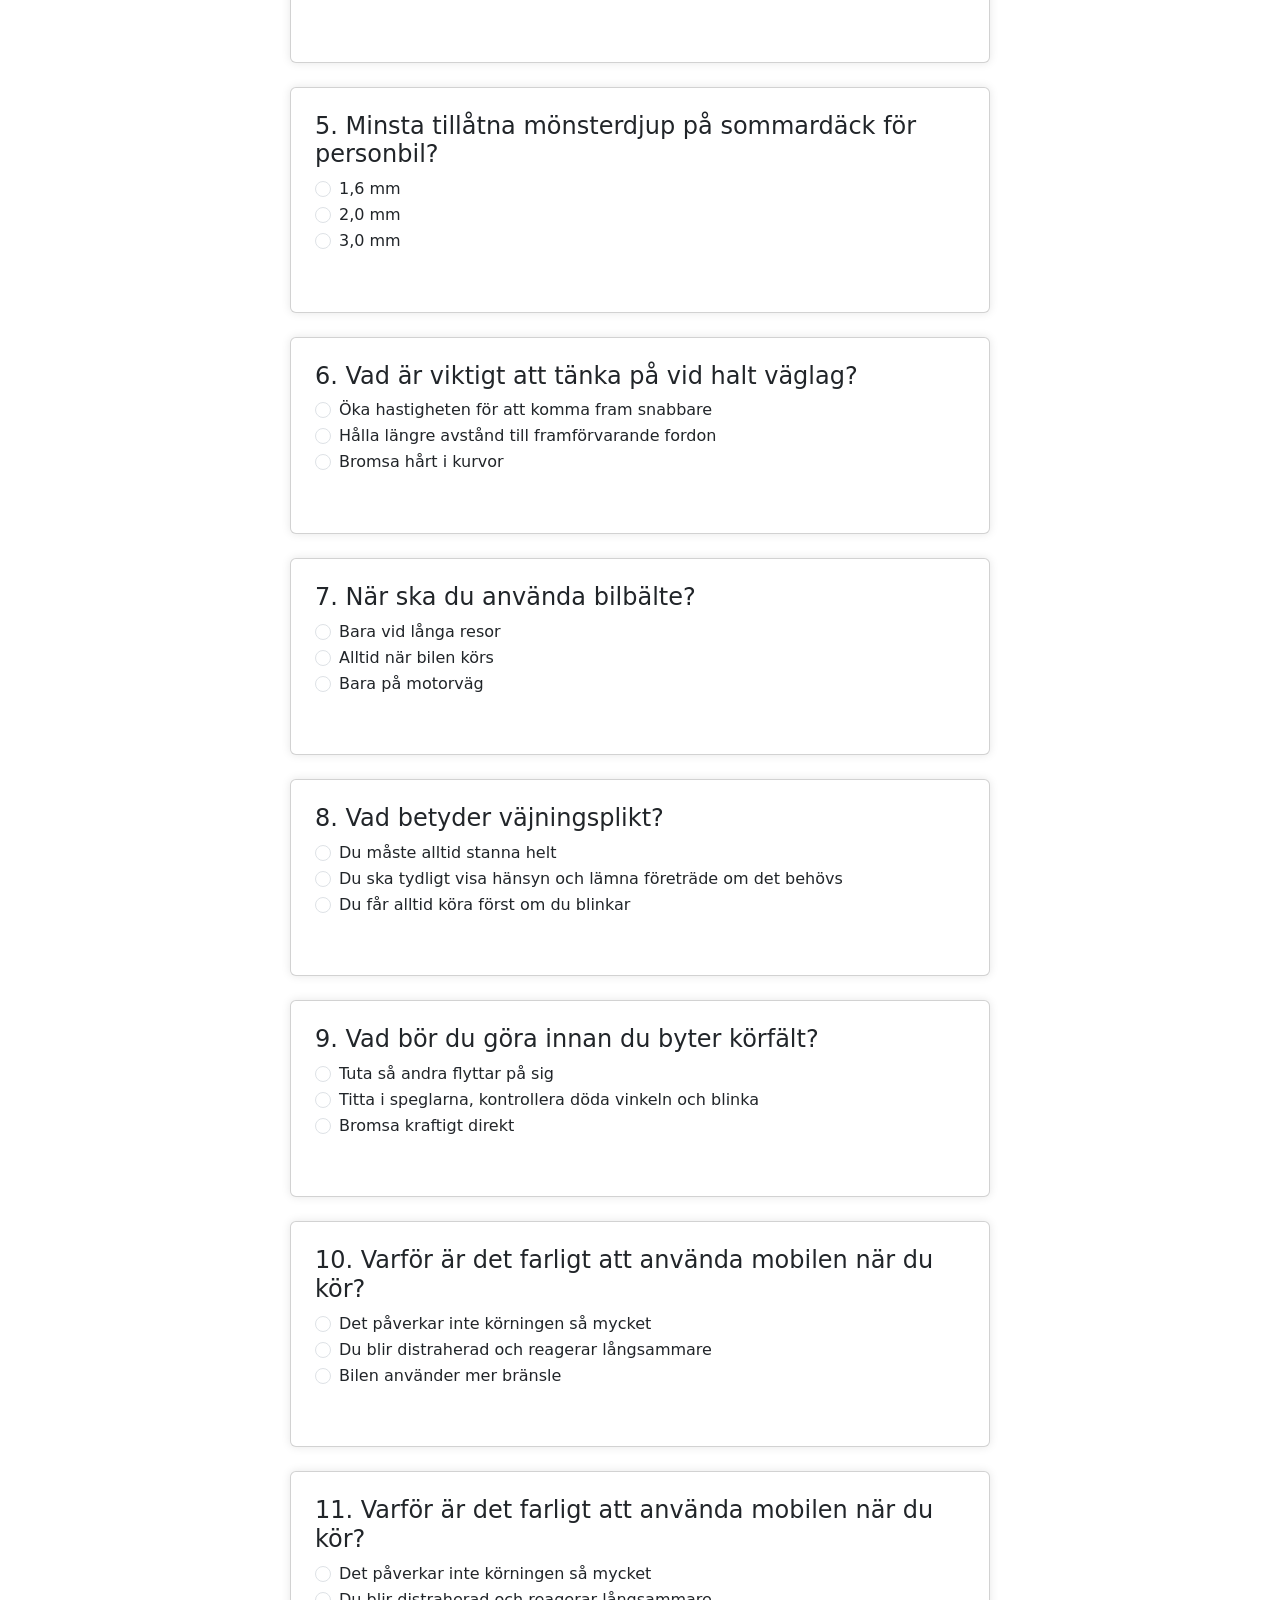
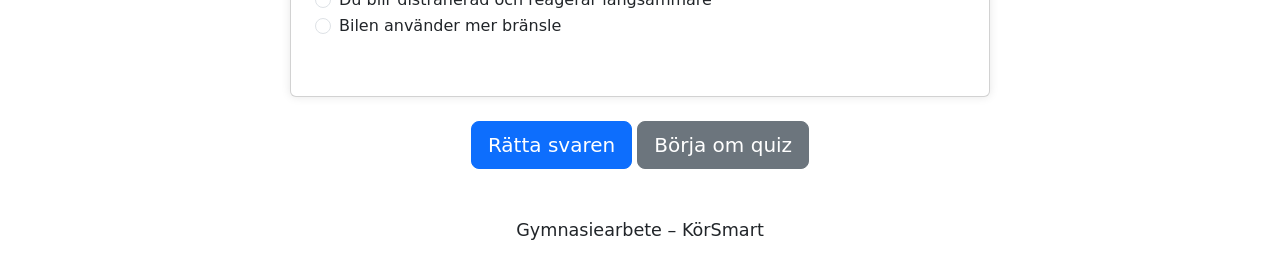
==== commit 7194fa11: "Update korsmart.html" ====
--- a/korsmart.html
+++ b/korsmart.html
@@ -265,10 +265,29 @@
                     <div id="feedback10" class="feedback"></div>
                 </div>
 
+                <!-- Fråga 11 -->
+                <div class="card quiz-card mb-4 p-4 question">
+                    <h4>11. Varför är det farligt att använda mobilen när du kör?</h4>
+                    <div class="form-check">
+                        <input class="form-check-input" type="radio" name="q11" value="a" id="q11a">
+                        <label class="form-check-label" for="q11a">Det påverkar inte körningen så mycket</label>
+                    </div>
+                    <div class="form-check">
+                        <input class="form-check-input" type="radio" name="q11" value="b" id="q11b">
+                        <label class="form-check-label" for="q11b">Du blir distraherad och reagerar långsammare</label>
+                    </div>
+                    <div class="form-check">
+                        <input class="form-check-input" type="radio" name="q11" value="c" id="q11c">
+                        <label class="form-check-label" for="q11c">Bilen använder mer bränsle</label>
+                    </div>
+                    <div id="feedback11" class="feedback"></div>
+                </div>
+
                 <div class="text-center mt-4">
                     <button type="button" id="submitBtn" class="btn btn-primary btn-lg">Rätta svaren</button>
                     <button type="button" id="resetBtn" class="btn btn-secondary btn-lg hidden">Börja om quiz</button>
                 </div>
+            
             </form>
 
             <div id="result" class="text-center mt-4 fs-4 fw-bold hidden"></div>
@@ -292,7 +311,8 @@
             q7: "b",
             q8: "b",
             q9: "b",
-            q10: "b"
+            q10: "b",
+            q11: "b"
         };
 
         const form = document.getElementById("quizForm");
